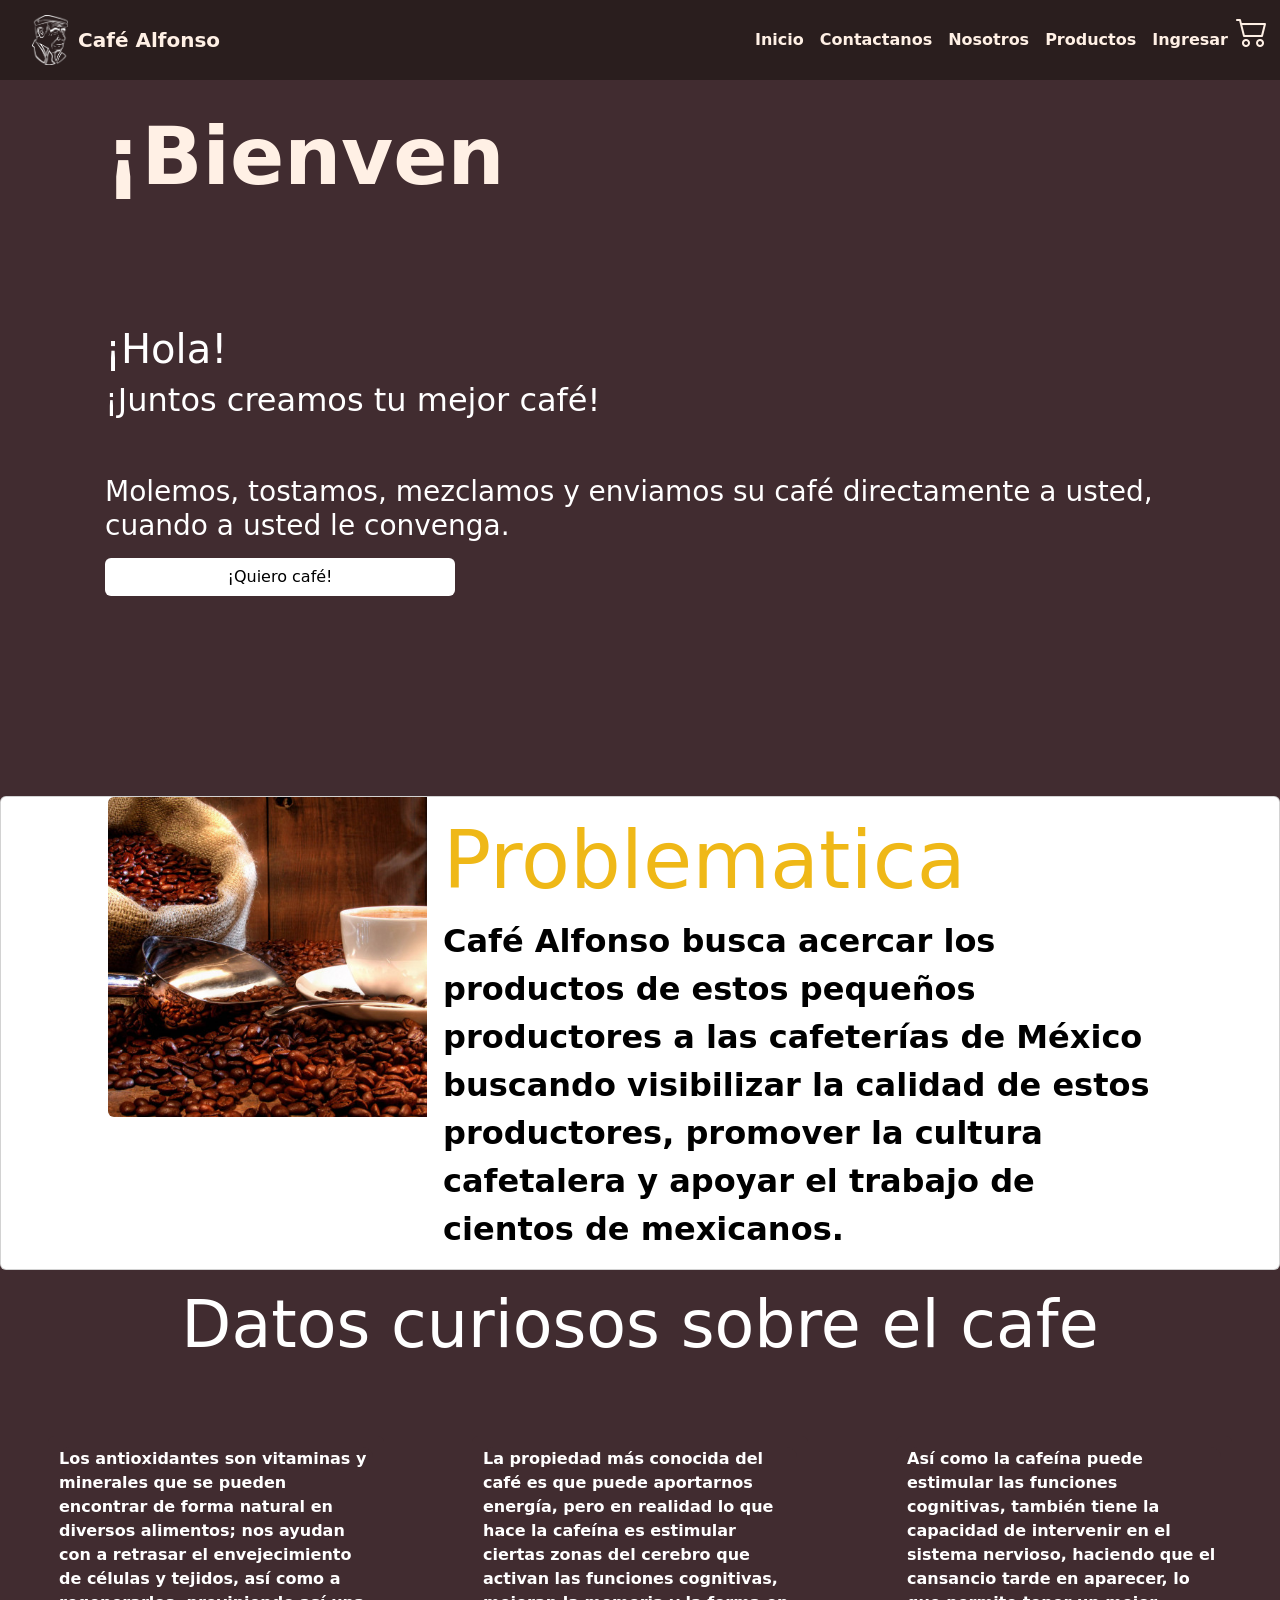
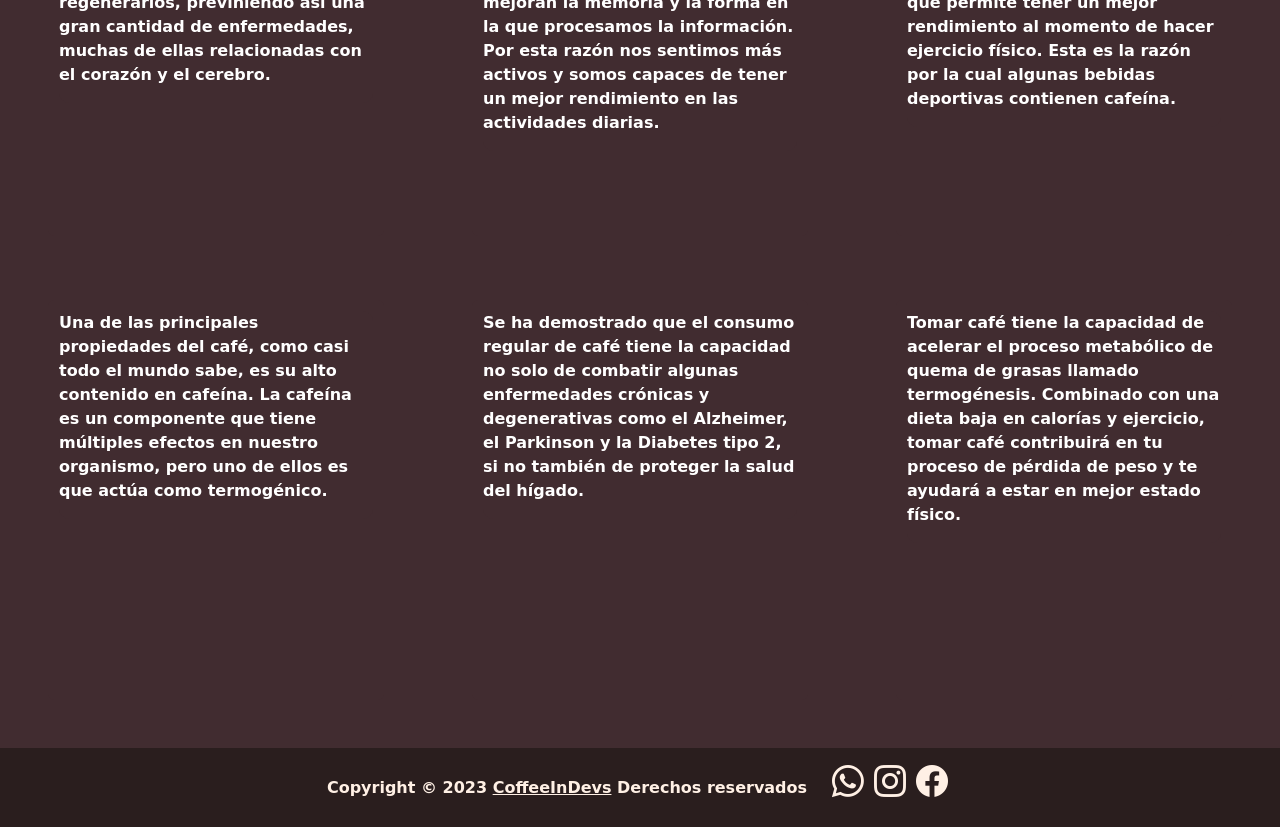
==== index.html @ 35279e7d "Se actualizo carrito" ====
<!DOCTYPE html>
<html lang="en">

<head>
    <meta charset="UTF-8">
    <meta http-equiv="X-UA-Compatible" content="IE=edge">
    <meta name="viewport" content="width=device-width, initial-scale=1.0">
    <title>Café Alfonso</title>

    <!-- Bootstrap 5.3 -->
    <link href="https://cdn.jsdelivr.net/npm/bootstrap@5.3.0-alpha1/dist/css/bootstrap.min.css" rel="stylesheet"
        integrity="sha384-GLhlTQ8iRABdZLl6O3oVMWSktQOp6b7In1Zl3/Jr59b6EGGoI1aFkw7cmDA6j6gD" crossorigin="anonymous">

    <!-- Estilos CSS generales -->
    <link rel="stylesheet" href="styles/styles.css">

    <!-- Estilos CSS index -->
    <link rel="stylesheet" href="styles/index.css">

    <!-- Iconos bootstrap -->
    <!-- Example: <i class="bi-alarm"></i> -->
    <link rel="stylesheet" href="https://cdn.jsdelivr.net/npm/bootstrap-icons@1.3.0/font/bootstrap-icons.css">
</head>

<body>
    <div id="navbar"></div>

    <!-- Div de bienvenida -->
    <!-- <div id="welcome" class="div border">
        <h1>Bienvenides querides consumidores !!</h1>
    </div> -->

    <!-- Div del video -->
    <div id="video-container" class="div"> <!-- le quite el border -->
        <video id="video" autoplay muted loop class="">
            <source src="assets/video/index.mp4" type="video/mp4">
        </video>
        <div class="container" id="textOverVideo">
          <div class="row">
            <div id="text-video" class="col-12">
              <p id="text-p">Bienvenides consumidores</p>
            </div>
          </div>
          <div class="row">
            <div class="col-12" id="over-video" >
              <h1>¡Hola!</h1>
              <h2>¡Juntos creamos tu mejor café!</h2>
              <br>
              <h3>Molemos, tostamos, mezclamos y enviamos su café directamente a usted, cuando a usted le convenga.</h3>
              <a class="" href="./products.html">
                <button type="button" class="btn btn-primary flex-fill me-1 btnVerMas"  style="width: 350px;">¡Quiero café!</button>
              </a>
            </div>
          </div>
        </div>
        
        

    </div>

    <!-- Div carrusel -->
    <div id="carousel" class="div pt-3"> <!-- le quite el border -->
        <!-- bootstrap -->
          <div id="carouselExampleAutoplaying" class="carousel slide carousel-fade" data-bs-ride="carousel">
            <div class="carousel-inner">
              <!-- Problematica -->
              <div class="carousel-item active">
                <!-- tarjeta problematica -->
                <div class="card mb-3">
                  <div class="row g-0">
                    <div class="col-1"></div>
                    <div class="col-md-3" >
                      <img src="./assets/img/problematica.jpg" class="img-fluid rounded-start" alt="Imagen problematica" >
                    </div>
                    <div class="col-md-7">
                      <div class="card-body">
                        <h5 class="card-title" >Problematica</h5>
                        <p class="card-text" >Café Alfonso busca acercar los productos de estos pequeños productores a las cafeterías de México buscando visibilizar la calidad de estos productores,  promover la cultura cafetalera y apoyar el trabajo de cientos de mexicanos.</p>
                        <!-- <p class="card-text"><small class="text-muted">Last updated 3 mins ago</small></p> -->
                      </div>
                    </div>
                    <div class="col-1"></div>
                  </div>
                </div>
              </div><!-- fin tarjeta mision -->

                <!-- Mision -->
              <div class="carousel-item" > <!-- le quite el active -->
                <!-- tarjeta mision -->
                <div class="card mb-3" >
                  <div class="row g-0">
                    <div class="col-1"></div>
                    <div class="col-md-3">
                      <img src="./assets/img/mision.png" class="img-fluid rounded-start" alt="Imagen mision">
                    </div>
                    <div class="col-md-7">
                      <div class="card-body">
                        <h5 class="card-title">Mision</h5>
                        <p class="card-text">Acompañar a nuestros clientes cuando sea y donde sea con un delicioso café que les brinde felicidad y satisfacción.</p>
                        <!-- <p class="card-text"><small class="text-muted">Last updated 3 mins ago</small></p> -->
                      </div>
                    </div>
                    <div class="col-1"></div>
                  </div>
                </div>
              </div><!-- fin tarjeta mision -->

              <!-- Vision -->
              <div class="carousel-item">
                <div class="card mb-3">
                  <div class="row g-0">
                    <div class="col-1"></div>
                    <div class="col-md-3">
                      <img src="./assets/img/vision2.jpg" class="img-fluid rounded-start" alt="Imagen vision">
                    </div>
                    <div class="col-md-7">
                      <div class="card-body">
                        <h5 class="card-title">Vision</h5>
                        <p class="card-text">Impulsar para 2024 la comercialización del café producido en México a nivel Nacional e Internacional, fomentando la cultura cafetalera mexicana.</p>
                        <!-- <p class="card-text"><small class="text-muted">Last updated 3 mins ago</small></p> -->
                      </div>
                    </div>
                    <div class="col-1"></div>
                  </div>
                </div>
              </div><!-- fin tarjeta vision -->

              <!-- Valores -->
              <div class="carousel-item">
                <!-- tarjeta valores -->
                <div class="card mb-3">
                  <div class="row g-0">
                    <div class="col-1"></div>
                    <div class="col-md-3">
                      <img src="./assets/img/valores.jpg" class="img-fluid rounded-start" alt="Imagen valores">
                    </div>
                    <div class="col-md-7">
                      <div class="card-body">
                        <h5 class="card-title">Valores</h5>
                        <p class="card-text">Responsabilidad, Respeto, Trabajo en equipo, Calidad, Honestidad, Pasión. </p>
                        <!-- <p class="card-text"><small class="text-muted">Last updated 3 mins ago</small></p> -->
                      </div>
                    </div>
                    <div class="col-1"></div>
                  </div>
                </div>
              </div><!-- fin tarjeta valores -->
            </div>
            <button class="carousel-control-prev" type="button" data-bs-target="#carouselExampleAutoplaying" data-bs-slide="prev">
              <span class="carousel-control-prev-icon" aria-hidden="true"></span>
              <span class="visually-hidden">Previous</span>
            </button>
            <button class="carousel-control-next" type="button" data-bs-target="#carouselExampleAutoplaying" data-bs-slide="next">
              <span class="carousel-control-next-icon" aria-hidden="true"></span>
              <span class="visually-hidden">Next</span>
            </button>
          </div>
    </div><!-- fin carrusel -->

    <!-- Curiosidades del cafe -->
    <div id="info" class="div"> <!-- le quite el border -->
      <h1 id="titulo-info">Datos curiosos sobre el cafe</h1>
    </div>

    <!-- div de las tarjetas info -->
    <div class="tarjetas-info m-3"> 
      <div class="row justify-content-center mt-3"> <!-- le quite el border -->
        <!-- tarjeta uno -->
        <div class="col-lg-4 col-md-6 col-sm-12 centrar">
          <div class="card card-info">
            <!-- <img src="..." class="card-img-top" alt="..."> -->
            <div class="card-body-info">
              <p class="card-text-info">Los antioxidantes son vitaminas y minerales que se pueden encontrar de forma natural en diversos alimentos; nos ayudan con a retrasar el envejecimiento de células y tejidos, así como a regenerarlos, previniendo así una gran cantidad de enfermedades, muchas de ellas relacionadas con el corazón y el cerebro.</p>
            </div>
          </div>
        </div><!-- fin tarjeta  -->

        <!-- tarjeta 2 -->
        <div class="col-lg-4 col-md-6 col-sm-12 centrar">
          <div class="card card-info">
            <!-- <img src="..." class="card-img-top" alt="..."> -->
            <div class="card-body-info">
              <p class="card-text-info">La propiedad más conocida del café es que puede aportarnos energía, pero en realidad lo que hace la cafeína es estimular ciertas zonas del cerebro que activan las funciones cognitivas, mejoran la memoria y la forma en la que procesamos la información. Por esta razón nos sentimos más activos y somos capaces de tener un mejor rendimiento en las actividades diarias.</p>
            </div>
          </div>
        </div> <!-- fin tarjeta 2 -->

        <!-- tarjeta 3 -->
        <div class="col-lg-4 col-md-6 col-sm-12 centrar">
          <div class="card card-info">
            <!-- <img src="..." class="card-img-top" alt="..."> -->
            <div class="card-body-info">
              <p class="card-text-info">Así como la cafeína puede estimular las funciones cognitivas, también tiene la capacidad de intervenir en el sistema nervioso, haciendo que el cansancio tarde en aparecer, lo que permite tener un mejor rendimiento al momento de hacer ejercicio físico. Esta es la razón por la cual algunas bebidas deportivas contienen cafeína.</p>
            </div>
          </div>
        </div> <!-- fin tarjeta 3 -->

        <!-- tarjeta 4 -->
        <div class="col-lg-4 col-md-6 col-sm-12 centrar">
          <div class="card card-info">
            <!-- <img src="..." class="card-img-top" alt="..."> -->
            <div class="card-body-info">
              <p class="card-text-info">Una de las principales propiedades del café, como casi todo el mundo sabe, es su alto contenido en cafeína. La cafeína es un componente que tiene múltiples efectos en nuestro organismo, pero uno de ellos es que actúa como termogénico.</p>
            </div>
          </div>
        </div> <!-- fin tarjeta 4 -->

        <!-- tarjeta 5 -->
        <div class="col-lg-4 col-md-6 col-sm-12 centrar">
          <div class="card card-info">
            <!-- <img src="..." class="card-img-top" alt="..."> -->
            <div class="card-body-info">
              <p class="card-text-info">Se ha demostrado que el consumo regular de café tiene la capacidad no solo de combatir algunas enfermedades crónicas y degenerativas como el Alzheimer, el Parkinson y la Diabetes tipo 2, si no también de proteger la salud del hígado.</p>
            </div>
          </div>
        </div> <!-- fin tarjeta 5 -->

        <!-- tarjeta 6 -->
        <div class="col-lg-4 col-md-6 col-sm-12 centrar">
          <div class="card card-info">
            <!-- <img src="..." class="card-img-top" alt="..."> -->
            <div class="card-body-info">
              <p class="card-text-info">Tomar café tiene la capacidad de acelerar el proceso metabólico de quema de grasas llamado termogénesis. Combinado con una dieta baja en calorías y ejercicio, tomar café contribuirá en tu proceso de pérdida de peso y te ayudará a estar en mejor estado físico.</p>
            </div>
          </div>
        </div> <!-- fin tarjeta 6 -->
      </div>
    </div>

    <div id="footer"></div>

    <!-- Script para todos los archivos -->
    <script src="scripts/scripts.js"></script>

    <!-- Script de index -->
    <script src="scripts/index.js"></script>

    <!-- Script Bootstrap 5.3 -->
    <script src="https://cdn.jsdelivr.net/npm/bootstrap@5.3.0-alpha1/dist/js/bootstrap.bundle.min.js"
        integrity="sha384-w76AqPfDkMBDXo30jS1Sgez6pr3x5MlQ1ZAGC+nuZB+EYdgRZgiwxhTBTkF7CXvN"
        crossorigin="anonymous"></script>
</body>

</html>
---- styles/styles.css ----
/* Cambiar o ocultar color del borde por defecto */
/* .border {
	border-color: red !important;
} */

:root {
    --primary: #2a1e1e;
    --primary2: #412c30;
    --secondary: #EFB817;
    --secondary2: #fff0e5;
    --white: #FFFFFF;
    --black: #000000;
}


/* Aplicar estilo a todo elemento */
* {
    /* font-family: "Comic Sans MS", "Comic Sans"; */
    /* font-family: 'Ubuntu', sans-serif; */
    font-family: 'Playfair Display', ;
    font-weight: bold;

    /* debug */

    /* border: solid rgb(43, 255, 0) !important;
	color: rgb(255, 0, 0) !important;
	border-width: 1px !important; 
	background-color: white !important; */
}

/********************** BODY **********************/
body {
    /* Altura minima de toda la pantalla para que el footer este hasta abajo */
    min-height: 100vh;
    margin: 0;
    display: flex;
    flex-direction: column;
    background-color: var(--primary2);
}

/* Dummy div entre navbar y footter que se expande parue el */
article {
    flex: 1;
}


/********************** NAVBAR **********************/
.navbar {
    background-color: var(--primary);
}

.nav-link {
    color: var(--secondary2);
}

.nav-link:hover {
    color: var(--white);
}

.navbar-brand {
    color: var(--secondary2);
}

.navbar-brand:hover {
    color: #c5c5c5;
}

.nav-icon {
    color: var(--secondary2);
    font-size: 32px;
    margin-bottom: 16px;
}

.nav-icon:hover {
    color: var(--white);
}

#nav-cart-container {
    display: flex;
    position: relative;
    color: white;
    /* bottom: 8px; */
}

/* Estilos del contador de productos en el carrito */
#nav-cart-count {
    /* Libre posicion en el div */
    position: absolute;
    /* Color de texto */
    color: black;
    /* Central texto horizontalmente en el circulo */
    text-align: center;
    /* Diametro del circulo */
    height: 20px;
    width: 20px;
    /* Color de circulo */
    background-color: yellow;
    /* Cuadrado a circulo */
    border-radius: 16px;
    /* Centrar verticalmente texto en el circulo */
    line-height: 19px;
    /* Mover el indicador */
    margin-top: 8px;
    margin-left: 20px;
    /* Tamaño de la fuente */
    font-size: 16px;
}



/********************** FOOTER **********************/

/* Aplica estilo a la clase footer */
.footer {
    background-color: var(--primary);

    display: flex;

    flex-direction: row;

    padding: 5px;

    /* Central horizontal */
    margin: auto;
}

/* Contiene un div de texto y div de logos cambia a flex columna en anchos pequenos */
.footer .container {
    display: flex;

    /* Cuando el ancho se pequeno este valor cambia a column */
    flex-direction: row;

    /* Centra los hijos verticalmente */
    align-items: center;

    /* Magica linea que centra los hijos horizontalmente */
    justify-content: center;
}

/* Aplica estilo al texto en el footter */
.footer-text p,
.footer-text p a {
    /* Centra horizontalmente el texto */
    text-align: center;

    /* Centra verticalmente el texto */
    margin: auto;

    font-size: 16px !important;

}

.footer-text {
    /* Color de texto */
    color: var(--secondary2);

    /* Sepracion entre el texto y los logos */
    margin-right: 20px;
}

.footer-logos {
    display: flex;
}

/* Iconos con link en el footer */
.footer a {
    color: var(--secondary2);
    font-size: 32px;
    margin: 5px;
    margin-bottom: 16px;
}

.footer a:hover {
    color: var(--white);
}

.navbar-brand {
    margin-left: 20px;
    display: flex;
}

.navbar-brand p {
    margin: auto;
    margin-left: 10px;
}



/* Footer responsivo */
@media (max-width: 600px) {
    .footer .container {
        flex-direction: column;
    }
}

@media (max-width: 350px) {
    .navbar-brand p {
        display: none;
    }
}



/* contendor general de todo el fab */
.fab-container {
    display: flex;
    flex-direction: column;
    justify-content: flex-end;
    align-items: center;
    user-select: none;
    position: fixed;
    bottom: 30px;
    right: 30px;
}

/* se expanda a toda la pantalla vertical para mantener el float button abierto */
.fab-container:hover {
    height: 100%;
}

/* mueve los iconos en zindex -1 para mostrarlos */
.fab-container:hover .sub-button:nth-child(2) {
    transform: translateY(-80px);
}

.fab-container:hover .sub-button:nth-child(3) {
    transform: translateY(-140px);
}

.fab-container:hover .sub-button:nth-child(4) {
    transform: translateY(-200px);
}

.fab-container:hover .sub-button:nth-child(5) {
    transform: translateY(-260px);
}

.fab-container:hover .sub-button:nth-child(6) {
    transform: translateY(-320px);
}

/********************** FAB DARK-LIGHT MODE **********************/

/* estilos boton principal */
.fab-container .fab {
    position: relative;
    height: 70px;
    width: 70px;
    background-color: #1d1616;
    border-radius: 50%;
    /* siempre por delante */
    z-index: 2;
}

/* que sera ::before? */
/* para que sirve inherit? me imagino que hereda el color de fondo?*/
/* diferencias entre absolute y relative */
/* esto es como un quadrante para hacer el diseño  */
.fab-container .fab::before {
    content: " ";
    /* 3 linea magicas que mueven el cuadrate a donde sea */
    position: absolute;
    bottom: 0;
    right: 0;
    height: 35px;
    width: 35px;
    background-color: inherit;
    /* que estilo eee */
    border-radius: 0 0 10px 0;
    z-index: -1;
}

/* estilos de botons principal */
.fab-container .fab .fab-content {
    display: flex;
    align-items: center;
    justify-content: center;
    height: 100%;
    width: 100%;
    border-radius: 50%;
}

/* icono princial estilos */
.fab-container .fab .fab-content .material-icons {
    color: white;
    font-size: 48px;
}

/* estilos de los botones ocultos */
.fab-container .sub-button {
    position: absolute;
    display: flex;
    align-items: center;
    justify-content: center;
    /* ni idea porque estan chuecos pero esta 2 lineas los arregla */
    bottom: 10px;
    right: 10px;
    /*incesario porque default es auto al parecer*/
    height: 50px;
    width: 50px;
    background-color: #1d1616;
    border-radius: 50%;
    /* magica linea para las animaciones */
    transition: all 0.3s ease;
}

/* cuando se encuentra sobre los ocultos el cursor cambia a pointer */
.fab-container .sub-button:hover {
    cursor: pointer;
}

/* iconos ocultos que se expanden blancos */
.fab-container .sub-button .material-icons {
    /* color con rgb */
    color: rgb(255, 255, 255);
    /* curiosamente los iconos aparecen un poco arriba con esto se arregla */
    /* padding-top: 6px; */
}

/*Estilos formulario*/

/* Estilo de alertas de formulario de informacion incorrecta */
.warning {
    text-align: center;
    color: #EFB817 !important;
    visibility: hidden;
    font-size: 16px;
    margin: 0px;
}

/* Revisar el uso de important */
.form-input {
    border-radius: 10px;
    background-color: var(--secondary2) !important;
    color: var(--black) !important;
    /* background-color: rebeccapurple; */
}


.form-label {
    color: white !important;
    margin: 0 0 0 8px;
}

/* Estilos de botons de enviar */
.button {
    width: 125px;
    height: 45px;
    border-radius: 10px;
    background-color: var(--primary2);
    border-color: white;
    color: #fcbf6b;
    margin: 8px;
}

.small-button {
    height: 45px;
    width: 45px;
    margin: 8px;
    
    font-size: 24px;
    border-radius: 10px;
    background-color: var(--primary2);
    border-color: white;
    color: #fcbf6b;

    display: flex;
    justify-content: center;
    align-items: center;
}

.small-button:hover,
.button:hover {
    background-color: #fcbf6b;
    border-color: transparent;
    color: var(--black);
    transition: 0.4s;
}

.form-control{
    /* color: black !important; */
    /* background-color: blacfasdfk; */
}

.navbar-light .navbar-toggler-icon {
    background-image: url("data:image/svg+xml,%3csvg xmlns='http://www.w3.org/2000/svg' width='30' height='30' viewBox='0 0 30 30'%3e%3cpath stroke='rgba(0, 0, 0, 0.5)' stroke-linecap='round' stroke-miterlimit='10' stroke-width='2' d='M4 7h22M4 15h22M4 23h22'/%3e%3c/svg%3e");
}
---- styles/index.css ----
/* Cambiar color y tamano de texto a toda clase div adentro de body se puede quitar body la verdad*/
body .div {
    color: var(--white);
    font-size: 32px;
    display: flex;
    justify-content: center;
}

img {
    max-width: 30;
    max-height: 40;
}

#welcome {
    display: flex;
    justify-content: center;
}

#video {
    height: 700px;
    width: 100%;
    object-fit: cover;
    display: block;
    position: relative;
    z-index: 0;
}

#text-video {
    box-sizing: border-box;
    position: absolute;
    top: 0;
    width: 100%;
    height: 45%;
    display: flex;
    align-items: center;
    justify-content: center;
    z-index: 1;
    color: var(--secondary2);
    display: block;
    padding: 35px;
    line-height: 260%;
}

#over-video {
    position: absolute;
    top: 200px;
    z-index: 2;
    margin-top: 10px;
    padding: 35px;
    /* display: block; */
}

#textOverVideo {
    position: absolute;
    z-index: 1; 
}

/* Tamaño de la letra del video */
#text-p{
    font-size: 80px; /* No exceder de 80% */
}

#video-container {
    position: relative;
}

.btnVerMas {
    background-color: white;
    border-color: transparent;
    color: black;

}

.btnVerMas:hover {
    background-color: black;
    border-color: transparent;
    color: white;
    transition: 0.5s;
}


/* estilos tarjetas carrusel */

.card-body {
    border-color: transparent;
}

.card-title {
    color: #EFB817;
    font-size: 80px;

}

.card-text {
    color: black;
    font-size: 2rem;
}

/* titulo de curiosidades */
#info{
    color: white;
    font-size: 5rem;
    text-align: center;
    
}


#titulo-info{
    font-size: 65px !important;
    text-align: center !important;

}

/* Esta clase cambia el tono del fondo de la tarjeta*/
.card-body-info{
    margin: 10px;
    align-self: center;
    border-radius: 10px;
    display: flex;
    background-color: var(--primary2);
    color: var(--white);
}

/* Esta clase cambia el tono del fondo del texto*/
.card-info{
    width: 500px;
    height: 400px;
    margin: 32px;
    background-color: var(--primary2);
    border-color: transparent
    
}

/* para centrar el contenido de las tarjetas info */
.centrar {
    display: flex;
    justify-content: center;
    align-items: center;
}

.tarjetas-info{
    font-size: 16px; 
}

.card-text-info{
    font-size: 16px;
}

/* h1 {
    font-size: 100px;
} */
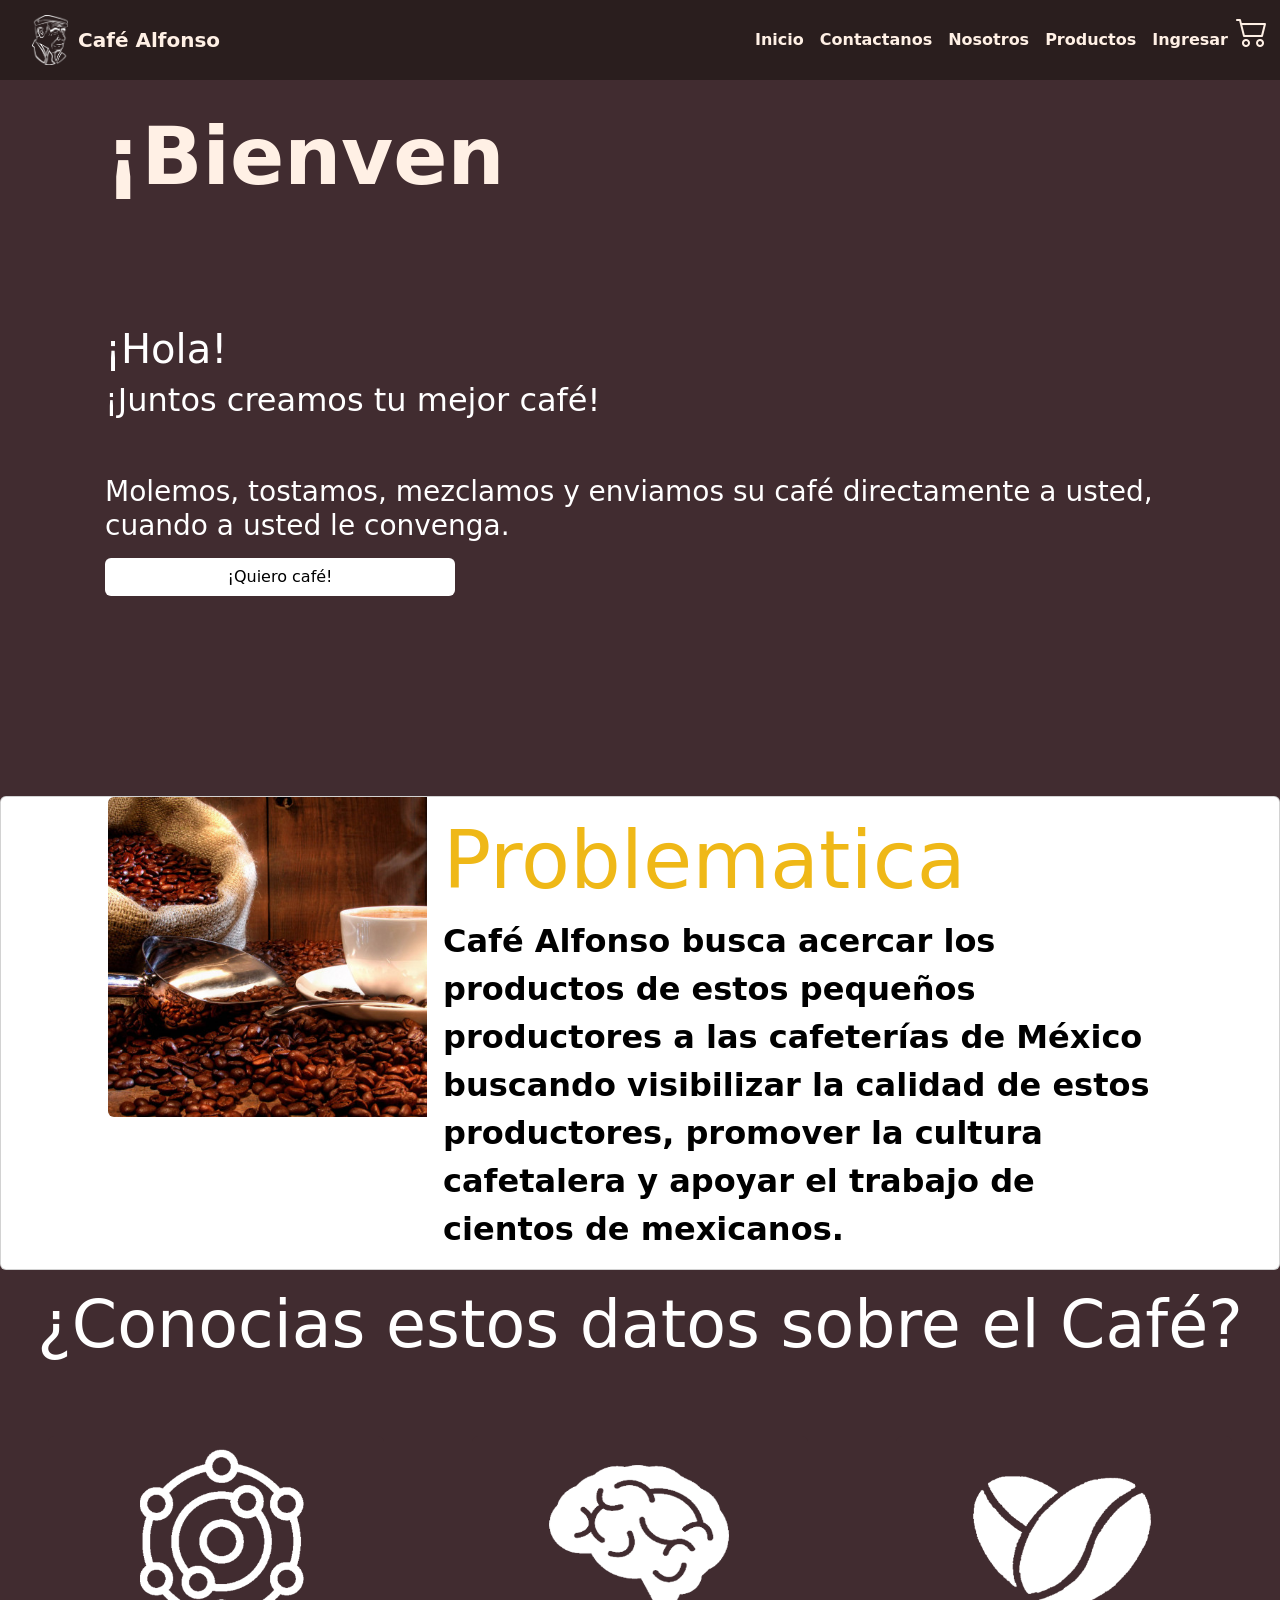
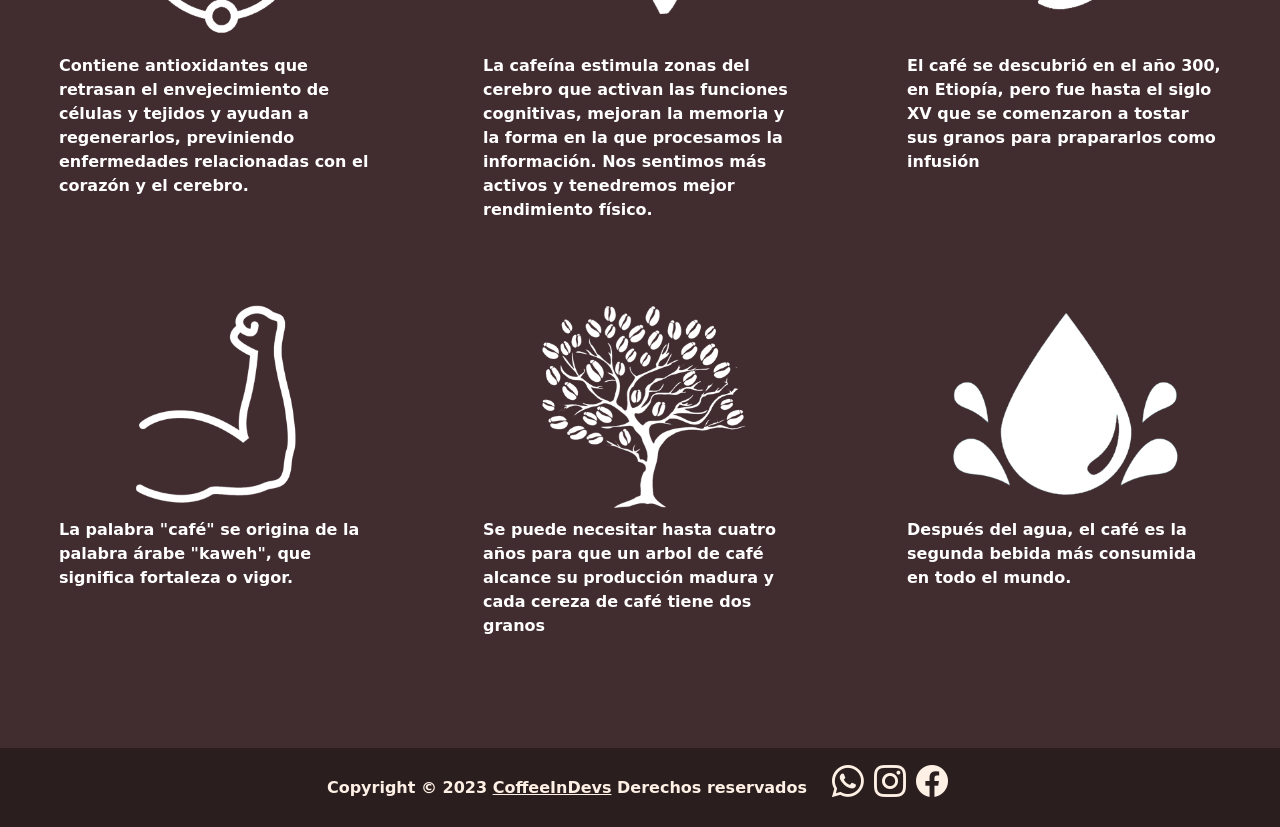
==== commit 2e800a54: "Merge branch 'develop'" ====
--- a/index.html
+++ b/index.html
@@ -53,9 +53,6 @@
             </div>
           </div>
         </div>
-        
-        
-
     </div>
 
     <!-- Div carrusel -->
@@ -159,18 +156,18 @@
 
     <!-- Curiosidades del cafe -->
     <div id="info" class="div"> <!-- le quite el border -->
-      <h1 id="titulo-info">Datos curiosos sobre el cafe</h1>
+      <h1 id="titulo-info">¿Conocias estos datos sobre el Café?</h1>
     </div>
 
     <!-- div de las tarjetas info -->
-    <div class="tarjetas-info m-3"> 
+    <div class="tarjetas-info m-3" > 
       <div class="row justify-content-center mt-3"> <!-- le quite el border -->
         <!-- tarjeta uno -->
-        <div class="col-lg-4 col-md-6 col-sm-12 centrar">
-          <div class="card card-info">
-            <!-- <img src="..." class="card-img-top" alt="..."> -->
-            <div class="card-body-info">
-              <p class="card-text-info">Los antioxidantes son vitaminas y minerales que se pueden encontrar de forma natural en diversos alimentos; nos ayudan con a retrasar el envejecimiento de células y tejidos, así como a regenerarlos, previniendo así una gran cantidad de enfermedades, muchas de ellas relacionadas con el corazón y el cerebro.</p>
+        <div class="col-lg-4 col-md-6 col-sm-12 centrar" style="border-color: transparent;">
+          <div class="card card-info" >
+             <img src="./assets/img/index/prueba2img.png" class="card-img-top" alt="foto corazon" > 
+            <div class="card-body-info">
+              <p class="card-text-info">Contiene antioxidantes que retrasan el envejecimiento de células y tejidos y ayudan a regenerarlos, previniendo enfermedades relacionadas con el corazón y el cerebro.</p>
             </div>
           </div>
         </div><!-- fin tarjeta  -->
@@ -178,9 +175,9 @@
         <!-- tarjeta 2 -->
         <div class="col-lg-4 col-md-6 col-sm-12 centrar">
           <div class="card card-info">
-            <!-- <img src="..." class="card-img-top" alt="..."> -->
-            <div class="card-body-info">
-              <p class="card-text-info">La propiedad más conocida del café es que puede aportarnos energía, pero en realidad lo que hace la cafeína es estimular ciertas zonas del cerebro que activan las funciones cognitivas, mejoran la memoria y la forma en la que procesamos la información. Por esta razón nos sentimos más activos y somos capaces de tener un mejor rendimiento en las actividades diarias.</p>
+            <img src="./assets/img/index/prueba4img.png" class="card-img-top" alt="foto corazon" > 
+            <div class="card-body-info">
+              <p class="card-text-info">La cafeína estimula zonas del cerebro que activan las funciones cognitivas, mejoran la memoria y la forma en la que procesamos la información. Nos sentimos más activos y tenedremos mejor rendimiento físico.</p>
             </div>
           </div>
         </div> <!-- fin tarjeta 2 -->
@@ -188,9 +185,9 @@
         <!-- tarjeta 3 -->
         <div class="col-lg-4 col-md-6 col-sm-12 centrar">
           <div class="card card-info">
-            <!-- <img src="..." class="card-img-top" alt="..."> -->
-            <div class="card-body-info">
-              <p class="card-text-info">Así como la cafeína puede estimular las funciones cognitivas, también tiene la capacidad de intervenir en el sistema nervioso, haciendo que el cansancio tarde en aparecer, lo que permite tener un mejor rendimiento al momento de hacer ejercicio físico. Esta es la razón por la cual algunas bebidas deportivas contienen cafeína.</p>
+            <img src="./assets/img/index/prueba1img.png" class="card-img-top" alt="foto corazon" > 
+            <div class="card-body-info">
+              <p class="card-text-info">El café se descubrió en el año 300, en Etiopía, pero fue hasta el siglo XV que se comenzaron a tostar sus granos para prapararlos como infusión</p>
             </div>
           </div>
         </div> <!-- fin tarjeta 3 -->
@@ -198,9 +195,9 @@
         <!-- tarjeta 4 -->
         <div class="col-lg-4 col-md-6 col-sm-12 centrar">
           <div class="card card-info">
-            <!-- <img src="..." class="card-img-top" alt="..."> -->
-            <div class="card-body-info">
-              <p class="card-text-info">Una de las principales propiedades del café, como casi todo el mundo sabe, es su alto contenido en cafeína. La cafeína es un componente que tiene múltiples efectos en nuestro organismo, pero uno de ellos es que actúa como termogénico.</p>
+            <img src="./assets/img/index/prueba6img.png" class="card-img-top" alt="foto corazon" > 
+            <div class="card-body-info">
+              <p class="card-text-info">La palabra "café" se origina de la palabra árabe "kaweh", que significa fortaleza o vigor.</p>
             </div>
           </div>
         </div> <!-- fin tarjeta 4 -->
@@ -208,9 +205,9 @@
         <!-- tarjeta 5 -->
         <div class="col-lg-4 col-md-6 col-sm-12 centrar">
           <div class="card card-info">
-            <!-- <img src="..." class="card-img-top" alt="..."> -->
-            <div class="card-body-info">
-              <p class="card-text-info">Se ha demostrado que el consumo regular de café tiene la capacidad no solo de combatir algunas enfermedades crónicas y degenerativas como el Alzheimer, el Parkinson y la Diabetes tipo 2, si no también de proteger la salud del hígado.</p>
+            <img src="./assets/img/index/prueba3img.png" class="card-img-top" alt="foto corazon" > 
+            <div class="card-body-info">
+              <p class="card-text-info">Se puede necesitar hasta cuatro años para que un arbol de café alcance su producción madura y cada cereza de café tiene dos granos</p>
             </div>
           </div>
         </div> <!-- fin tarjeta 5 -->
@@ -218,14 +215,14 @@
         <!-- tarjeta 6 -->
         <div class="col-lg-4 col-md-6 col-sm-12 centrar">
           <div class="card card-info">
-            <!-- <img src="..." class="card-img-top" alt="..."> -->
-            <div class="card-body-info">
-              <p class="card-text-info">Tomar café tiene la capacidad de acelerar el proceso metabólico de quema de grasas llamado termogénesis. Combinado con una dieta baja en calorías y ejercicio, tomar café contribuirá en tu proceso de pérdida de peso y te ayudará a estar en mejor estado físico.</p>
+            <img src="./assets/img/index/prueba5img.png" class="card-img-top" alt="foto corazon" > 
+            <div class="card-body-info">
+              <p class="card-text-info">Después del agua, el café es la segunda bebida más consumida en todo el mundo.</p>
             </div>
           </div>
         </div> <!-- fin tarjeta 6 -->
       </div>
-    </div>
+    </div> <!-- Fin tarjetas info -->
 
     <div id="footer"></div>
 
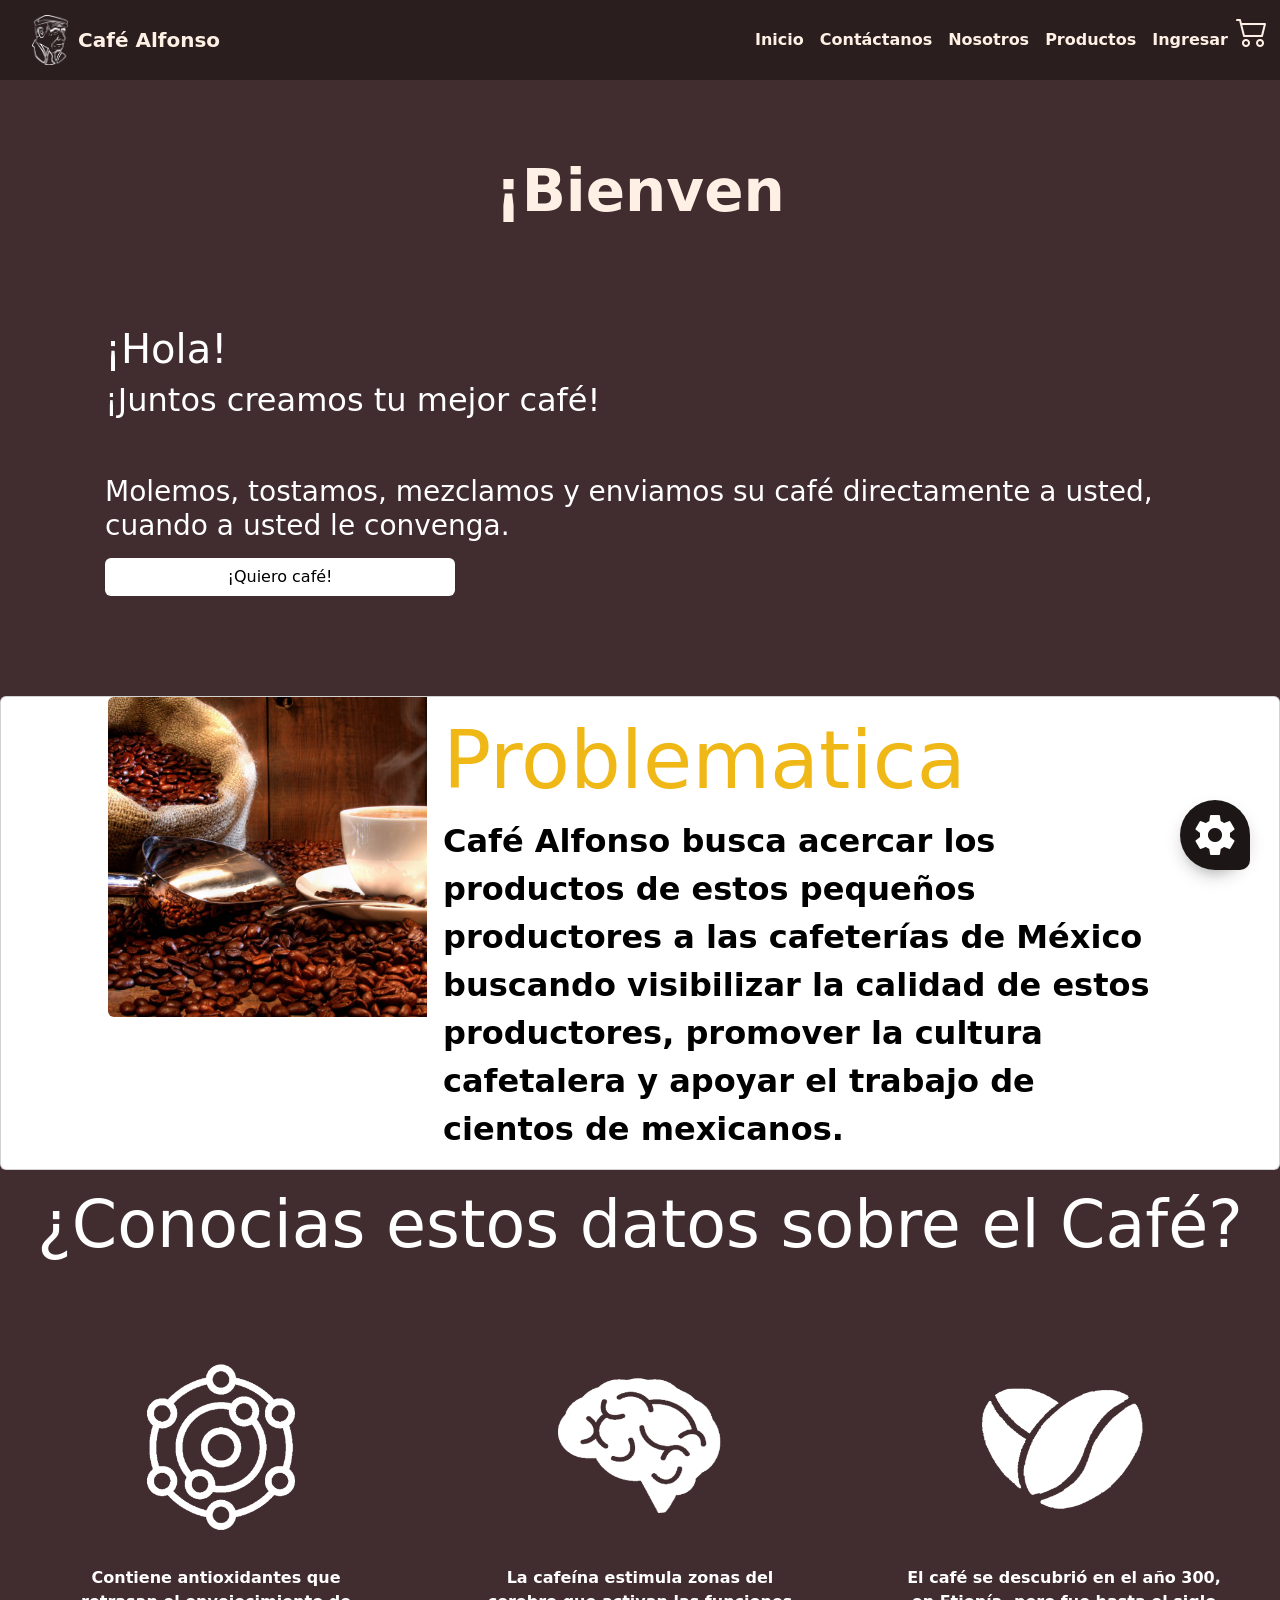
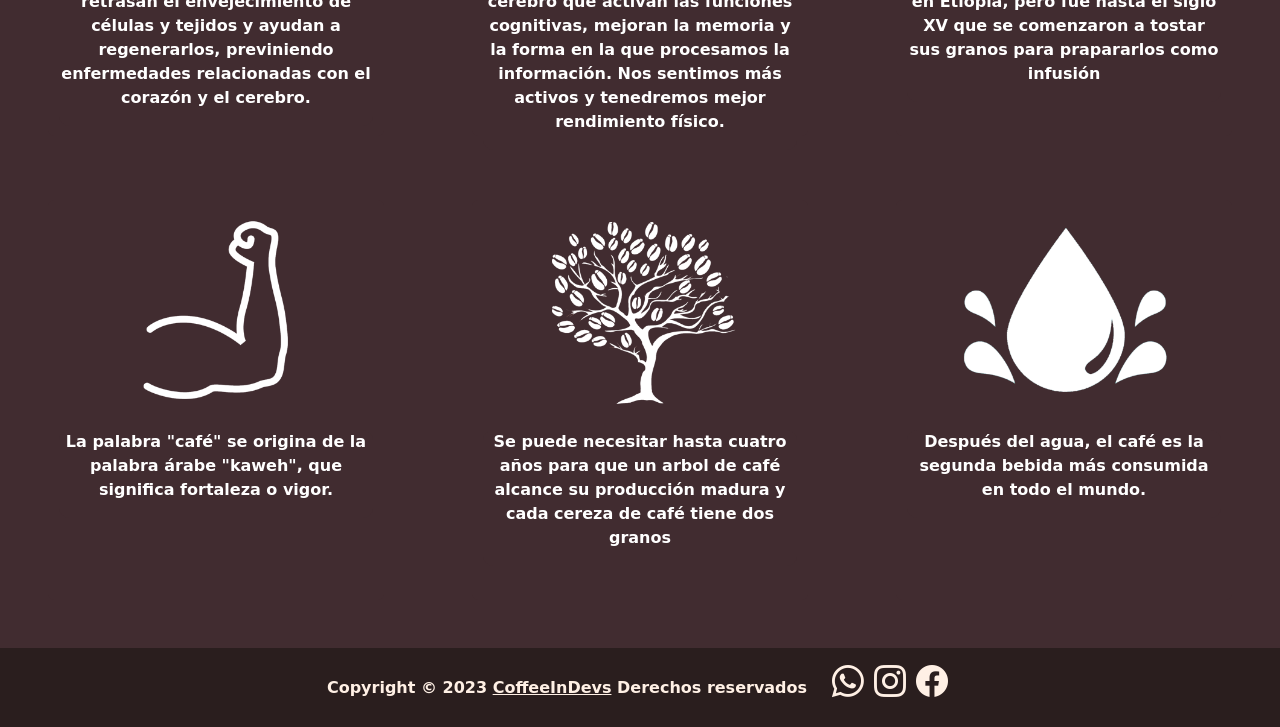
==== commit 56b749ab: "Se realizaron cambios" ====
--- a/index.html
+++ b/index.html
@@ -23,15 +23,10 @@
 </head>
 
 <body>
-    <div id="navbar"></div>
-
-    <!-- Div de bienvenida -->
-    <!-- <div id="welcome" class="div border">
-        <h1>Bienvenides querides consumidores !!</h1>
-    </div> -->
+    <div id="navbar" class="sticky-top"></div>
 
     <!-- Div del video -->
-    <div id="video-container" class="div"> <!-- le quite el border -->
+    <div id="video-container" class="div">
         <video id="video" autoplay muted loop class="">
             <source src="assets/video/index.mp4" type="video/mp4">
         </video>
@@ -56,9 +51,8 @@
     </div>
 
     <!-- Div carrusel -->
-    <div id="carousel" class="div pt-3"> <!-- le quite el border -->
-        <!-- bootstrap -->
-          <div id="carouselExampleAutoplaying" class="carousel slide carousel-fade" data-bs-ride="carousel">
+    <div id="carousel" class="div pt-3">
+          <div id="carouselExampleAutoplaying" class="carousel slide" data-bs-ride="carousel">
             <div class="carousel-inner">
               <!-- Problematica -->
               <div class="carousel-item active">
--- a/styles/styles.css
+++ b/styles/styles.css
@@ -8,8 +8,25 @@
     --primary2: #412c30;
     --secondary: #EFB817;
     --secondary2: #fff0e5;
-    --white: #FFFFFF;
+    --white: #ffffff;
     --black: #000000;
+
+
+    --button-background: #412c30;
+    --button-text-color : #fcbf6b;
+    --button-border-color: #ffffff;
+
+    --button-background-hover: #ffd760;
+    --button-text-color-hover: #412c30;
+    --button-border-color-hover: #000000;
+
+    --form-background: #EFB817;
+    --form-text-color : #2a1e1e;
+    --form-border-color: #2a1e1e;
+
+    --label-background: #EFB817;
+    --label-text-color : #2a1e1e;
+    --label-border-color: #2a1e1e;
 }
 
 
@@ -253,10 +270,6 @@
     z-index: 2;
 }
 
-/* que sera ::before? */
-/* para que sirve inherit? me imagino que hereda el color de fondo?*/
-/* diferencias entre absolute y relative */
-/* esto es como un quadrante para hacer el diseño  */
 .fab-container .fab::before {
     content: " ";
     /* 3 linea magicas que mueven el cuadrate a donde sea */
@@ -314,11 +327,8 @@
 .fab-container .sub-button .material-icons {
     /* color con rgb */
     color: rgb(255, 255, 255);
-    /* curiosamente los iconos aparecen un poco arriba con esto se arregla */
     /* padding-top: 6px; */
 }
-
-/*Estilos formulario*/
 
 /* Estilo de alertas de formulario de informacion incorrecta */
 .warning {
@@ -337,10 +347,18 @@
     /* background-color: rebeccapurple; */
 }
 
+/* Autocompletado color background */
+input:-webkit-autofill,
+input:-webkit-autofill:hover, 
+input:-webkit-autofill:focus, 
+input:-webkit-autofill:active{
+    -webkit-box-shadow: 0 0 0 30px var(--secondary2) inset !important;
+}
+
 
 .form-label {
-    color: white !important;
-    margin: 0 0 0 8px;
+    color: var(--white) !important;
+    margin: 0 0 0 10px;
 }
 
 /* Estilos de botons de enviar */
@@ -348,9 +366,9 @@
     width: 125px;
     height: 45px;
     border-radius: 10px;
-    background-color: var(--primary2);
-    border-color: white;
-    color: #fcbf6b;
+    background-color: var(--button-background);
+    border-color: var(--button-border-color);
+    color: var(--button-text-color);
     margin: 8px;
 }
 
@@ -361,9 +379,9 @@
     
     font-size: 24px;
     border-radius: 10px;
-    background-color: var(--primary2);
-    border-color: white;
-    color: #fcbf6b;
+    background-color: var(--button-background);
+    border-color: var(--button-border-color);
+    color: var(--button-text-color);
 
     display: flex;
     justify-content: center;
@@ -372,18 +390,13 @@
 
 .small-button:hover,
 .button:hover {
-    background-color: #fcbf6b;
-    border-color: transparent;
-    color: var(--black);
+    background-color: var(--button-background-hover);
+    border-color: var(--button-border-color-hover);
+    color: var(--button-text-color-hover);
     transition: 0.4s;
 }
 
-.form-control{
-    /* color: black !important; */
-    /* background-color: blacfasdfk; */
-}
-
-.navbar-light .navbar-toggler-icon {
-    background-image: url("data:image/svg+xml,%3csvg xmlns='http://www.w3.org/2000/svg' width='30' height='30' viewBox='0 0 30 30'%3e%3cpath stroke='rgba(0, 0, 0, 0.5)' stroke-linecap='round' stroke-miterlimit='10' stroke-width='2' d='M4 7h22M4 15h22M4 23h22'/%3e%3c/svg%3e");
-}
-
+.text-label{
+    color: var(--white);
+}
+
--- a/styles/index.css
+++ b/styles/index.css
@@ -1,4 +1,4 @@
-/* Cambiar color y tamano de texto a toda clase div adentro de body se puede quitar body la verdad*/
+/* Cambiar color y tamano de texto a toda clase div adentro de body*/
 body .div {
     color: var(--white);
     font-size: 32px;
@@ -17,7 +17,7 @@
 }
 
 #video {
-    height: 700px;
+    height: 600px;
     width: 100%;
     object-fit: cover;
     display: block;
@@ -28,7 +28,7 @@
 #text-video {
     box-sizing: border-box;
     position: absolute;
-    top: 0;
+    top: 50px;
     width: 100%;
     height: 45%;
     display: flex;
@@ -37,7 +37,7 @@
     z-index: 1;
     color: var(--secondary2);
     display: block;
-    padding: 35px;
+    padding: 20px;
     line-height: 260%;
 }
 
@@ -57,8 +57,17 @@
 
 /* Tamaño de la letra del video */
 #text-p{
-    font-size: 80px; /* No exceder de 80% */
+    font-size: 58px;
+    text-align: center; 
+ 
 }
+
+@media only screen and (max-width: 767px) {
+    /* Cambiar tamaño de letra del #text-p para pantallas de celular */
+    #text-p {
+      font-size: 30px;
+    }
+  }
 
 #video-container {
     position: relative;
@@ -144,8 +153,9 @@
 
 .card-text-info{
     font-size: 16px;
+    text-align: center;
 }
 
-/* h1 {
-    font-size: 100px;
-} */+.card-img-top {
+    padding: 16px;
+}
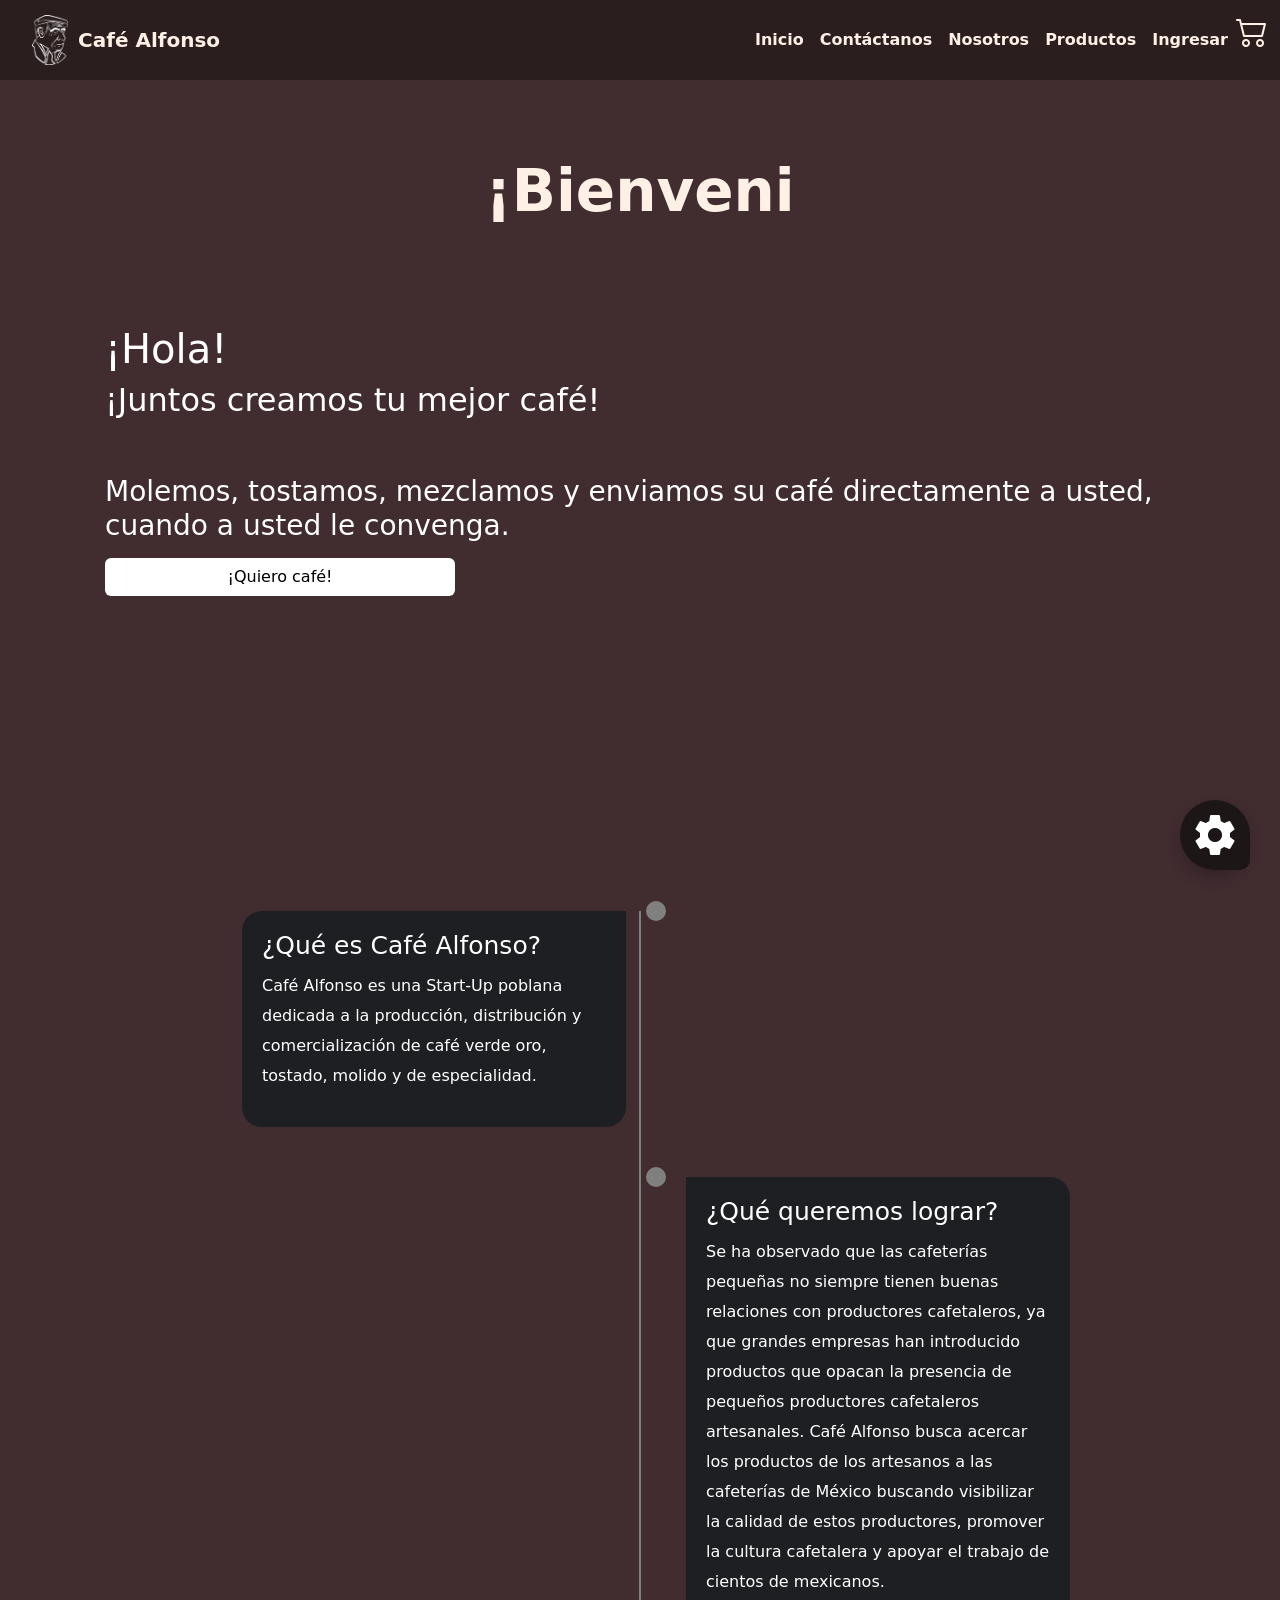
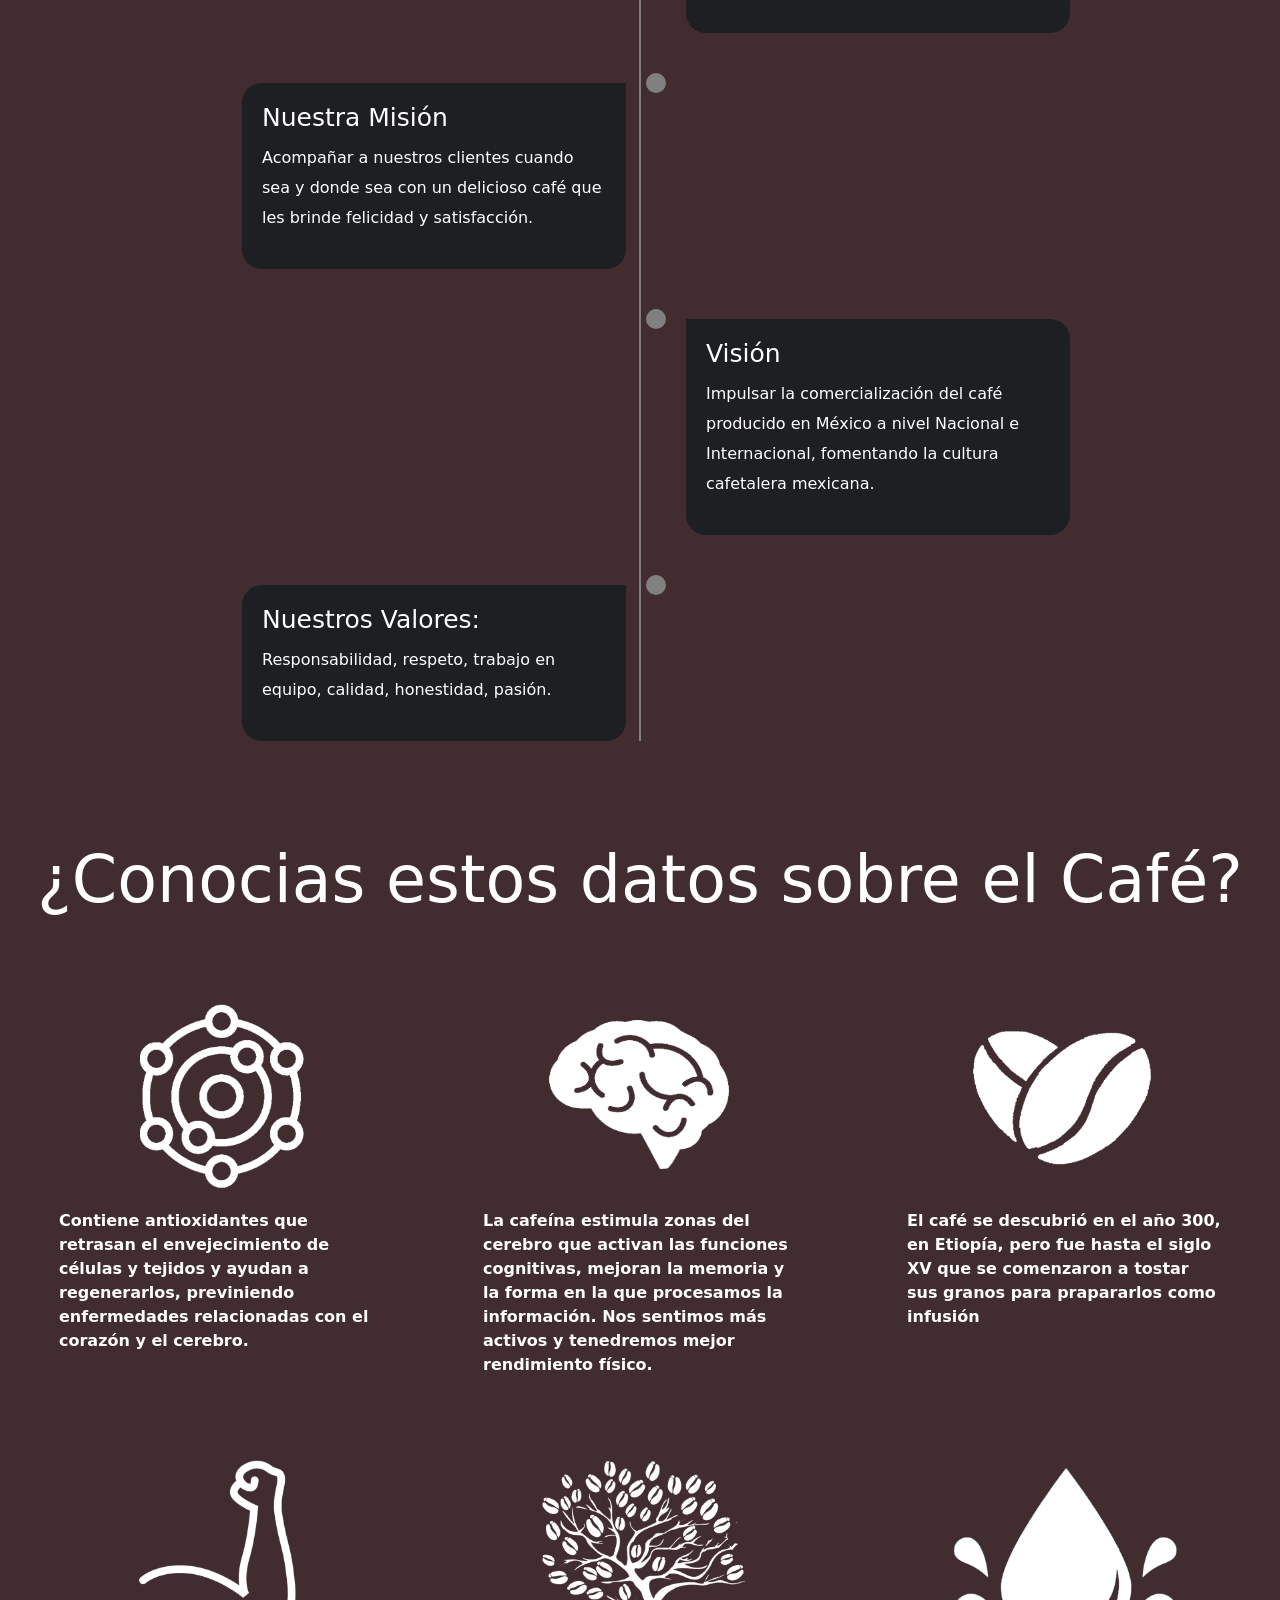
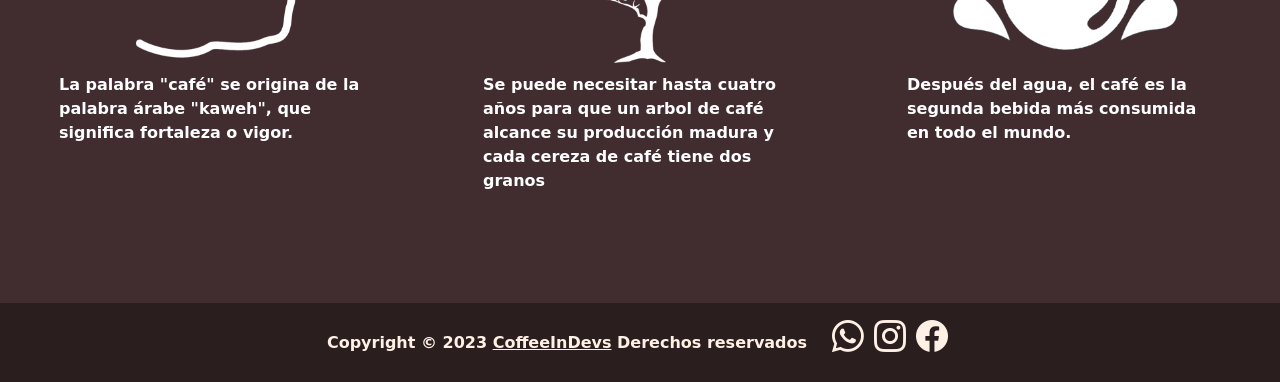
==== commit d249b4bd: "Se quito el carrousel y se puse timeline" ====
--- a/index.html
+++ b/index.html
@@ -23,10 +23,15 @@
 </head>
 
 <body>
-    <div id="navbar" class="sticky-top"></div>
+    <div id="navbar"></div>
+
+    <!-- Div de bienvenida -->
+    <!-- <div id="welcome" class="div border">
+        <h1>Bienvenides querides consumidores !!</h1>
+    </div> -->
 
     <!-- Div del video -->
-    <div id="video-container" class="div">
+    <div id="video-container" class="div"> <!-- le quite el border -->
         <video id="video" autoplay muted loop class="">
             <source src="assets/video/index.mp4" type="video/mp4">
         </video>
@@ -50,103 +55,59 @@
         </div>
     </div>
 
-    <!-- Div carrusel -->
-    <div id="carousel" class="div pt-3">
-          <div id="carouselExampleAutoplaying" class="carousel slide" data-bs-ride="carousel">
-            <div class="carousel-inner">
-              <!-- Problematica -->
-              <div class="carousel-item active">
-                <!-- tarjeta problematica -->
-                <div class="card mb-3">
-                  <div class="row g-0">
-                    <div class="col-1"></div>
-                    <div class="col-md-3" >
-                      <img src="./assets/img/problematica.jpg" class="img-fluid rounded-start" alt="Imagen problematica" >
-                    </div>
-                    <div class="col-md-7">
-                      <div class="card-body">
-                        <h5 class="card-title" >Problematica</h5>
-                        <p class="card-text" >Café Alfonso busca acercar los productos de estos pequeños productores a las cafeterías de México buscando visibilizar la calidad de estos productores,  promover la cultura cafetalera y apoyar el trabajo de cientos de mexicanos.</p>
-                        <!-- <p class="card-text"><small class="text-muted">Last updated 3 mins ago</small></p> -->
-                      </div>
-                    </div>
-                    <div class="col-1"></div>
-                  </div>
-                </div>
-              </div><!-- fin tarjeta mision -->
+    
 
-                <!-- Mision -->
-              <div class="carousel-item" > <!-- le quite el active -->
-                <!-- tarjeta mision -->
-                <div class="card mb-3" >
-                  <div class="row g-0">
-                    <div class="col-1"></div>
-                    <div class="col-md-3">
-                      <img src="./assets/img/mision.png" class="img-fluid rounded-start" alt="Imagen mision">
-                    </div>
-                    <div class="col-md-7">
-                      <div class="card-body">
-                        <h5 class="card-title">Mision</h5>
-                        <p class="card-text">Acompañar a nuestros clientes cuando sea y donde sea con un delicioso café que les brinde felicidad y satisfacción.</p>
-                        <!-- <p class="card-text"><small class="text-muted">Last updated 3 mins ago</small></p> -->
-                      </div>
-                    </div>
-                    <div class="col-1"></div>
-                  </div>
-                </div>
-              </div><!-- fin tarjeta mision -->
+    <!-- <div class="text-center">
+      <img src="./assets/img/ImgMisVisV.png" class="rounded" alt="...">
+    </div> -->
 
-              <!-- Vision -->
-              <div class="carousel-item">
-                <div class="card mb-3">
-                  <div class="row g-0">
-                    <div class="col-1"></div>
-                    <div class="col-md-3">
-                      <img src="./assets/img/vision2.jpg" class="img-fluid rounded-start" alt="Imagen vision">
-                    </div>
-                    <div class="col-md-7">
-                      <div class="card-body">
-                        <h5 class="card-title">Vision</h5>
-                        <p class="card-text">Impulsar para 2024 la comercialización del café producido en México a nivel Nacional e Internacional, fomentando la cultura cafetalera mexicana.</p>
-                        <!-- <p class="card-text"><small class="text-muted">Last updated 3 mins ago</small></p> -->
-                      </div>
-                    </div>
-                    <div class="col-1"></div>
-                  </div>
-                </div>
-              </div><!-- fin tarjeta vision -->
+    <div class="container" id="breakers">
+      <p style="color: transparent;">.</p>
+    </div>
 
-              <!-- Valores -->
-              <div class="carousel-item">
-                <!-- tarjeta valores -->
-                <div class="card mb-3">
-                  <div class="row g-0">
-                    <div class="col-1"></div>
-                    <div class="col-md-3">
-                      <img src="./assets/img/valores.jpg" class="img-fluid rounded-start" alt="Imagen valores">
-                    </div>
-                    <div class="col-md-7">
-                      <div class="card-body">
-                        <h5 class="card-title">Valores</h5>
-                        <p class="card-text">Responsabilidad, Respeto, Trabajo en equipo, Calidad, Honestidad, Pasión. </p>
-                        <!-- <p class="card-text"><small class="text-muted">Last updated 3 mins ago</small></p> -->
-                      </div>
-                    </div>
-                    <div class="col-1"></div>
-                  </div>
-                </div>
-              </div><!-- fin tarjeta valores -->
+    <div class="container-MVV">
+      <div class="timeline">
+        <ul>
+          <li>
+            <div class="timeline-content">
+              <!-- //En estos h3 se puede escribir un header miniatura, por el momento se quedan vacios -->
+              <h3 class="date"></h3> 
+              <h1>¿Qué es Café Alfonso?</h1>
+              <p>Café Alfonso es una Start-Up poblana dedicada a la producción, distribución y comercialización de café verde oro, tostado, molido y de especialidad.
+              </p>
             </div>
-            <button class="carousel-control-prev" type="button" data-bs-target="#carouselExampleAutoplaying" data-bs-slide="prev">
-              <span class="carousel-control-prev-icon" aria-hidden="true"></span>
-              <span class="visually-hidden">Previous</span>
-            </button>
-            <button class="carousel-control-next" type="button" data-bs-target="#carouselExampleAutoplaying" data-bs-slide="next">
-              <span class="carousel-control-next-icon" aria-hidden="true"></span>
-              <span class="visually-hidden">Next</span>
-            </button>
-          </div>
-    </div><!-- fin carrusel -->
+          </li>
+          <li>
+            <div class="timeline-content">
+              <h3 class="date"></h3>
+              <h1>¿Qué queremos lograr?</h1>
+              <p>Se ha observado que las cafeterías pequeñas no siempre tienen buenas relaciones con productores cafetaleros, ya que grandes empresas han introducido productos que opacan la presencia de pequeños productores cafetaleros artesanales. Café Alfonso busca acercar los productos de los artesanos a las cafeterías de México buscando visibilizar la calidad de estos productores, promover la cultura cafetalera y apoyar el trabajo de cientos de mexicanos.</p>
+            </div>
+          </li>
+          <li>
+            <div class="timeline-content">
+              <h3 class="date"></h3>
+              <h1>Nuestra Misión</h1>
+              <p>Acompañar a nuestros clientes cuando sea y donde sea con un delicioso café que les brinde felicidad y satisfacción.</p>
+            </div>
+          </li>
+          <li>
+            <div class="timeline-content">
+              <h3 class="date"></h3>
+              <h1>Visión</h1>
+              <p>Impulsar la comercialización del café producido en México a nivel Nacional e Internacional, fomentando la cultura cafetalera mexicana.</p>
+            </div>
+          </li>
+          <li>
+            <div class="timeline-content">
+              <h3 class="date"></h3>
+              <h1>Nuestros Valores:</h1>
+              <p>Responsabilidad, respeto, trabajo en equipo, calidad, honestidad, pasión.</p>
+            </div>
+          </li>
+        </ul>
+      </div>
+    </div>
 
     <!-- Curiosidades del cafe -->
     <div id="info" class="div"> <!-- le quite el border -->
--- a/styles/index.css
+++ b/styles/index.css
@@ -1,4 +1,4 @@
-/* Cambiar color y tamano de texto a toda clase div adentro de body*/
+/* Cambiar color y tamano de texto a toda clase div adentro de body se puede quitar body la verdad*/
 body .div {
     color: var(--white);
     font-size: 32px;
@@ -17,7 +17,7 @@
 }
 
 #video {
-    height: 600px;
+    height: 700px;
     width: 100%;
     object-fit: cover;
     display: block;
@@ -153,9 +153,122 @@
 
 .card-text-info{
     font-size: 16px;
-    text-align: center;
-}
-
-.card-img-top {
-    padding: 16px;
-}+}
+
+/* h1 {
+    font-size: 100px;
+} */
+
+@import url("https://fonts.googleapis.com/css2?family=Montserrat:wght@300;500&display=swap");
+* {
+  margin: 0;
+  padding: 0;
+  box-sizing: border-box;
+}
+html {
+  font-family: "Montserrat";
+}
+.container-MVV {
+  min-height: 100vh;
+  width: 100%;
+  display: flex;
+  align-items: center;
+  justify-content: center;
+  padding: 100px 0;
+  background-color: transparent;
+}
+.timeline {
+  width: 80%;
+  height: auto;
+  max-width: 800px;
+  margin: 0 auto;
+  position: relative;
+}
+
+.timeline ul {
+  list-style: none;
+}
+.timeline ul li {
+  padding: 20px;
+  background-color: #1e1f22;
+  color: white;
+  border-radius: 10px;
+  margin-bottom: 20px;
+}
+.timeline ul li:last-child {
+  margin-bottom: 0;
+}
+.timeline-content h1 {
+  font-weight: 500;
+  font-size: 25px;
+  line-height: 30px;
+  margin-bottom: 10px;
+}
+.timeline-content p {
+  font-size: 16px;
+  line-height: 30px;
+  font-weight: 300;
+}
+.timeline-content .date {
+  font-size: 12px;
+  font-weight: 300;
+  margin-bottom: 10px;
+  letter-spacing: 2px;
+}
+@media only screen and (min-width: 768px) {
+  .timeline:before {
+    content: "";
+    position: absolute;
+    top: 0;
+    left: 50%;
+    transform: translateX(-50%);
+    width: 2px;
+    height: 100%;
+    background-color: gray;
+  }
+  .timeline ul li {
+    width: 50%;
+    position: relative;
+    margin-bottom: 50px;
+  }
+  .timeline ul li:nth-child(odd) {
+    float: left;
+    clear: right;
+    transform: translateX(-30px);
+    border-radius: 20px 0px 20px 20px;
+  }
+  .timeline ul li:nth-child(even) {
+    float: right;
+    clear: left;
+    transform: translateX(30px);
+    border-radius: 0px 20px 20px 20px;
+  }
+  .timeline ul li::before {
+    content: "";
+    position: absolute;
+    height: 20px;
+    width: 20px;
+    border-radius: 50%;
+    background-color: gray;
+    top: 0px;
+  }
+  .timeline ul li:nth-child(odd)::before {
+    transform: translate(50%, -50%);
+    right: -30px;
+  }
+  .timeline ul li:nth-child(even)::before {
+    transform: translate(-50%, -50%);
+    left: -30px;
+  }
+  .timeline-content .date {
+    position: absolute;
+    top: -30px;
+  }
+  .timeline ul li:hover::before {
+    background-color: aqua;
+  }
+}
+
+#breakers {
+    font-size: 10px;
+}
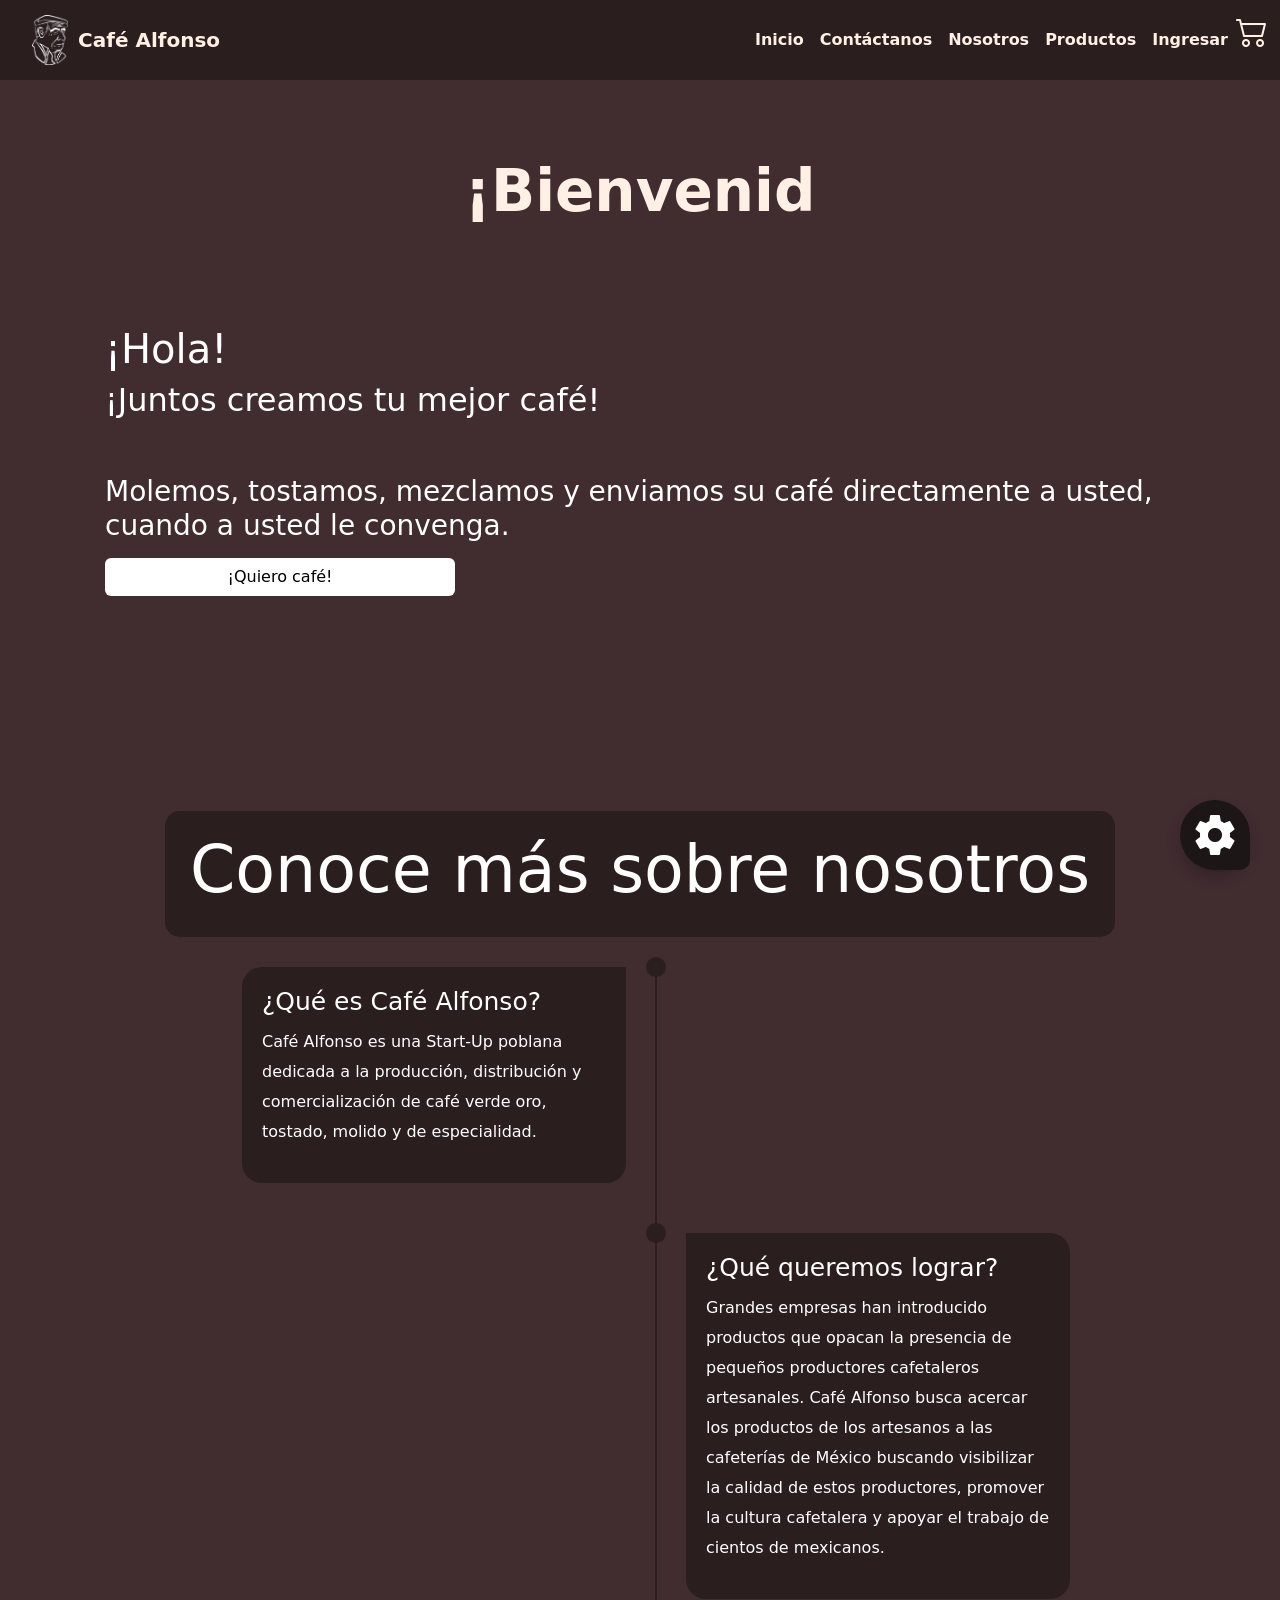
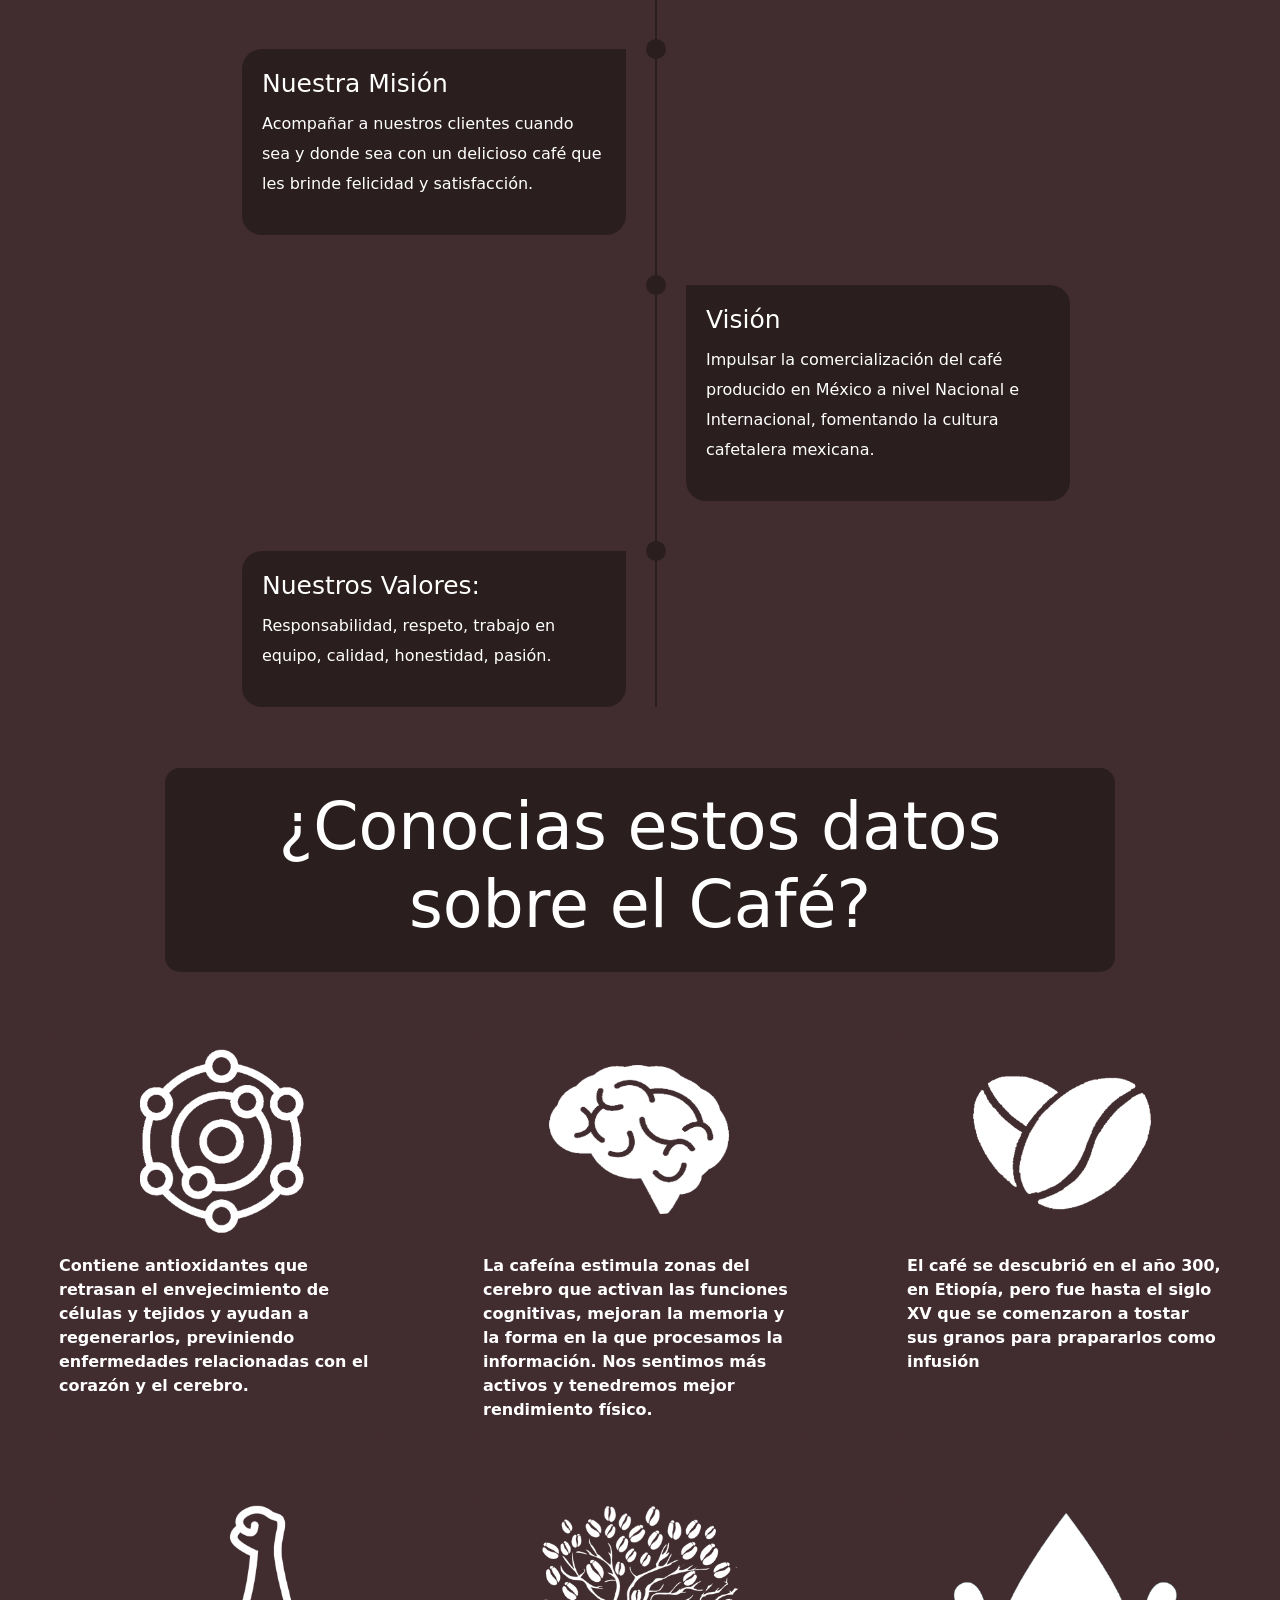
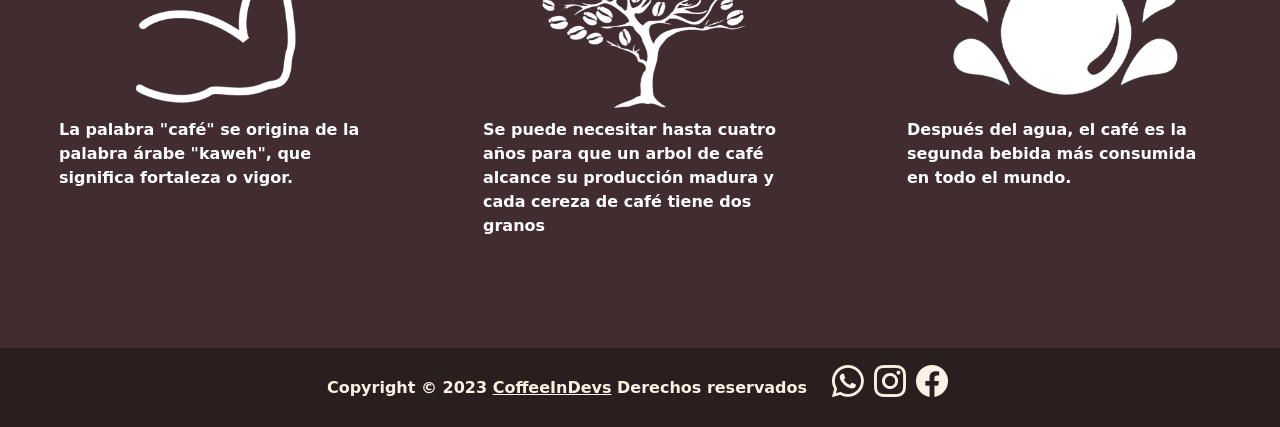
==== commit 0fc7e304: "Corrrecciones: name&alt cardProducts, index final" ====
--- a/index.html
+++ b/index.html
@@ -65,7 +65,25 @@
       <p style="color: transparent;">.</p>
     </div>
 
-    <div class="container-MVV">
+    <div class="container text-center">
+      <div class="row align-items-end">
+        <div class="col">
+        
+        </div>
+        <div class="col-10 modalLittleBoxes" >
+          <h1 id="titulo-info">Conoce más sobre nosotros</h1>
+        </div>
+        <div class="col">
+         
+        </div>
+      </div>
+    </div>
+
+    <div id="info" class="div"> <!-- le quite el border -->
+      
+    </div>
+
+    <div class="container-MVV" >
       <div class="timeline">
         <ul>
           <li>
@@ -81,7 +99,7 @@
             <div class="timeline-content">
               <h3 class="date"></h3>
               <h1>¿Qué queremos lograr?</h1>
-              <p>Se ha observado que las cafeterías pequeñas no siempre tienen buenas relaciones con productores cafetaleros, ya que grandes empresas han introducido productos que opacan la presencia de pequeños productores cafetaleros artesanales. Café Alfonso busca acercar los productos de los artesanos a las cafeterías de México buscando visibilizar la calidad de estos productores, promover la cultura cafetalera y apoyar el trabajo de cientos de mexicanos.</p>
+              <p>Grandes empresas han introducido productos que opacan la presencia de pequeños productores cafetaleros artesanales. Café Alfonso busca acercar los productos de los artesanos a las cafeterías de México buscando visibilizar la calidad de estos productores, promover la cultura cafetalera y apoyar el trabajo de cientos de mexicanos.</p>
             </div>
           </li>
           <li>
@@ -109,10 +127,27 @@
       </div>
     </div>
 
+    <div class="container" id="breakers">
+      <p style="color: transparent;">.</p>
+    </div>
+
     <!-- Curiosidades del cafe -->
-    <div id="info" class="div"> <!-- le quite el border -->
-      <h1 id="titulo-info">¿Conocias estos datos sobre el Café?</h1>
-    </div>
+
+    <div class="container text-center">
+      <div class="row align-items-end">
+        <div class="col">
+        
+        </div>
+        <div class="col-10 modalLittleBoxes" >
+          <h1 id="titulo-info">¿Conocias estos datos sobre el Café?</h1>
+        </div>
+        <div class="col">
+         
+        </div>
+      </div>
+    </div>
+
+
 
     <!-- div de las tarjetas info -->
     <div class="tarjetas-info m-3" > 
--- a/styles/index.css
+++ b/styles/index.css
@@ -117,6 +117,7 @@
 #titulo-info{
     font-size: 65px !important;
     text-align: center !important;
+    color: white;
 
 }
 
@@ -155,11 +156,18 @@
     font-size: 16px;
 }
 
+.modalLittleBoxes {
+    background-color: var(--primary);
+    border-radius: 15px;
+    padding: 20px;
+    
+}
+
 /* h1 {
     font-size: 100px;
 } */
 
-@import url("https://fonts.googleapis.com/css2?family=Montserrat:wght@300;500&display=swap");
+/* @import url("https://fonts.googleapis.com/css2?family=Montserrat:wght@300;500&display=swap");
 * {
   margin: 0;
   padding: 0;
@@ -167,14 +175,14 @@
 }
 html {
   font-family: "Montserrat";
-}
+} */
 .container-MVV {
   min-height: 100vh;
   width: 100%;
   display: flex;
   align-items: center;
   justify-content: center;
-  padding: 100px 0;
+  padding: 30px 0;
   background-color: transparent;
 }
 .timeline {
@@ -190,7 +198,7 @@
 }
 .timeline ul li {
   padding: 20px;
-  background-color: #1e1f22;
+  background-color: var(--primary);
   color: white;
   border-radius: 10px;
   margin-bottom: 20px;
@@ -220,11 +228,11 @@
     content: "";
     position: absolute;
     top: 0;
-    left: 50%;
+    left: 52%;
     transform: translateX(-50%);
     width: 2px;
     height: 100%;
-    background-color: gray;
+    background-color: var(--primary);
   }
   .timeline ul li {
     width: 50%;
@@ -249,7 +257,7 @@
     height: 20px;
     width: 20px;
     border-radius: 50%;
-    background-color: gray;
+    background-color: var(--primary);
     top: 0px;
   }
   .timeline ul li:nth-child(odd)::before {
@@ -265,7 +273,7 @@
     top: -30px;
   }
   .timeline ul li:hover::before {
-    background-color: aqua;
+    background-color: white;
   }
 }
 
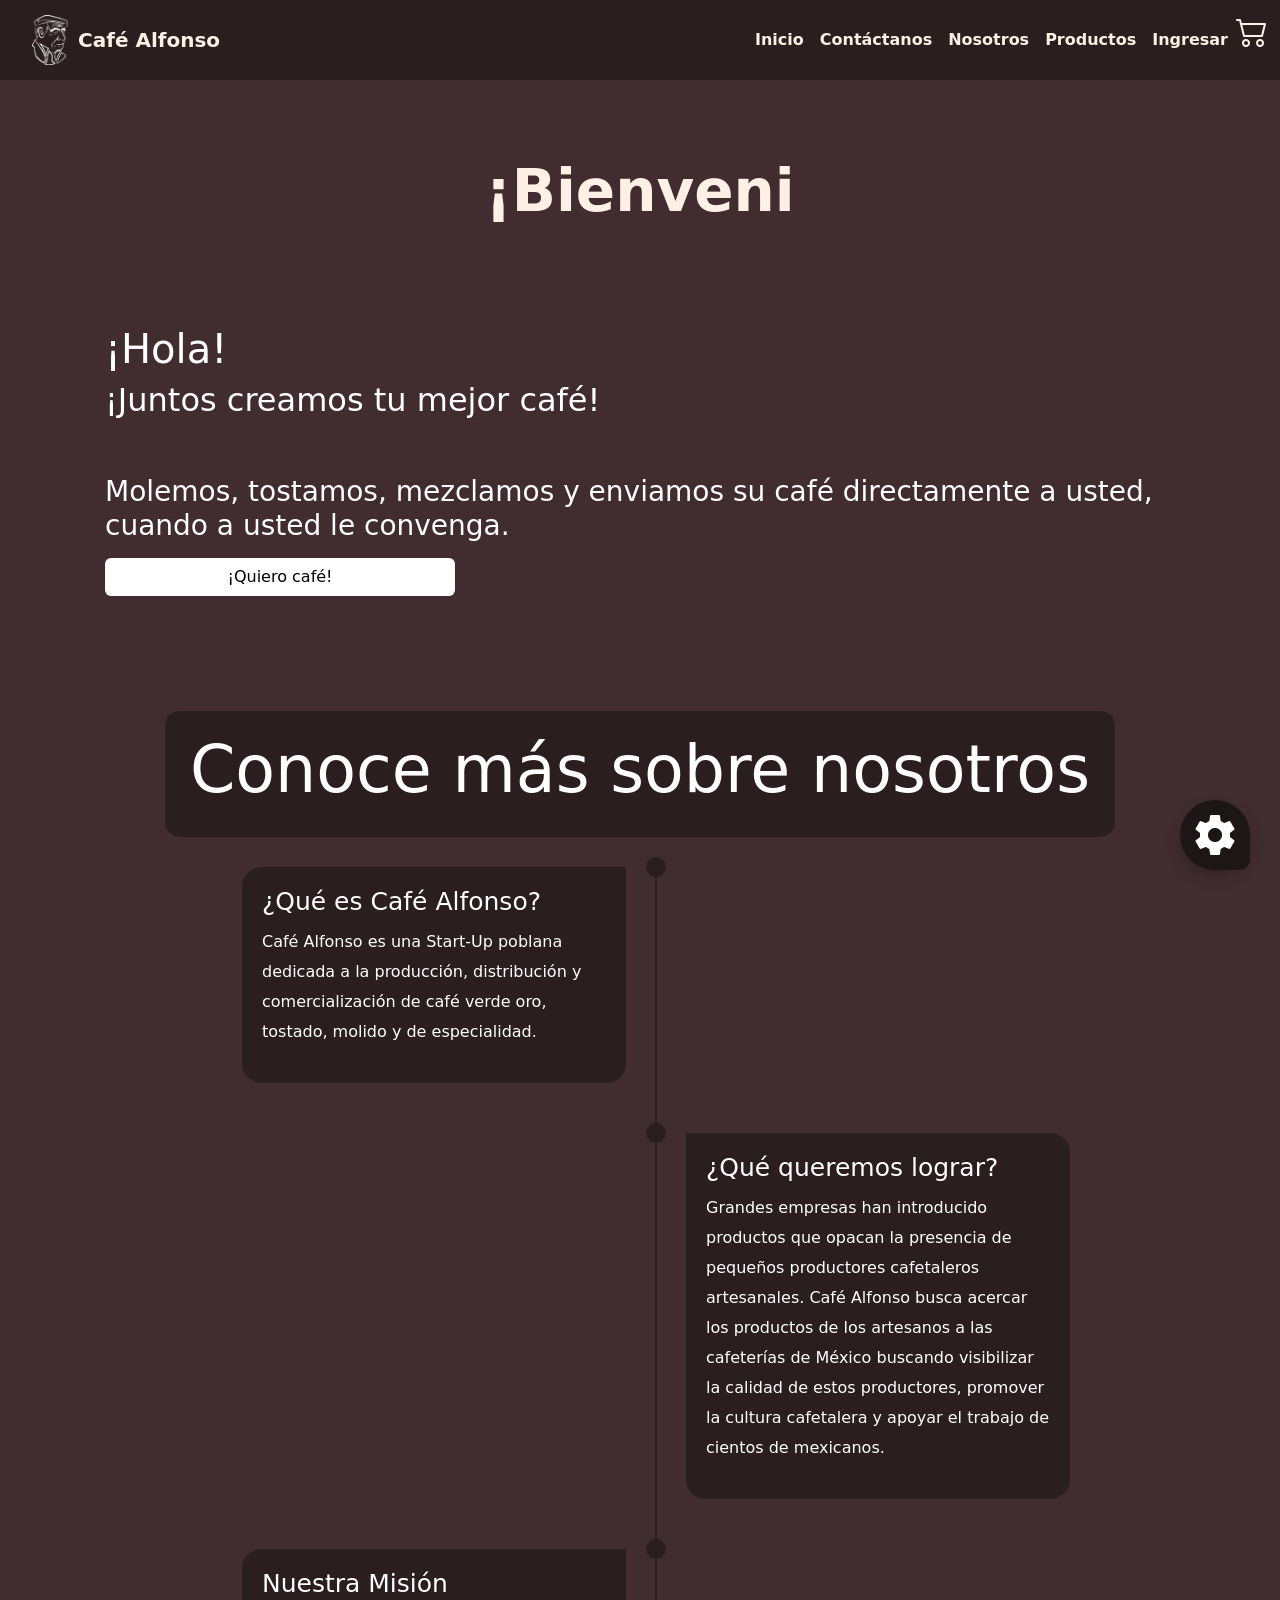
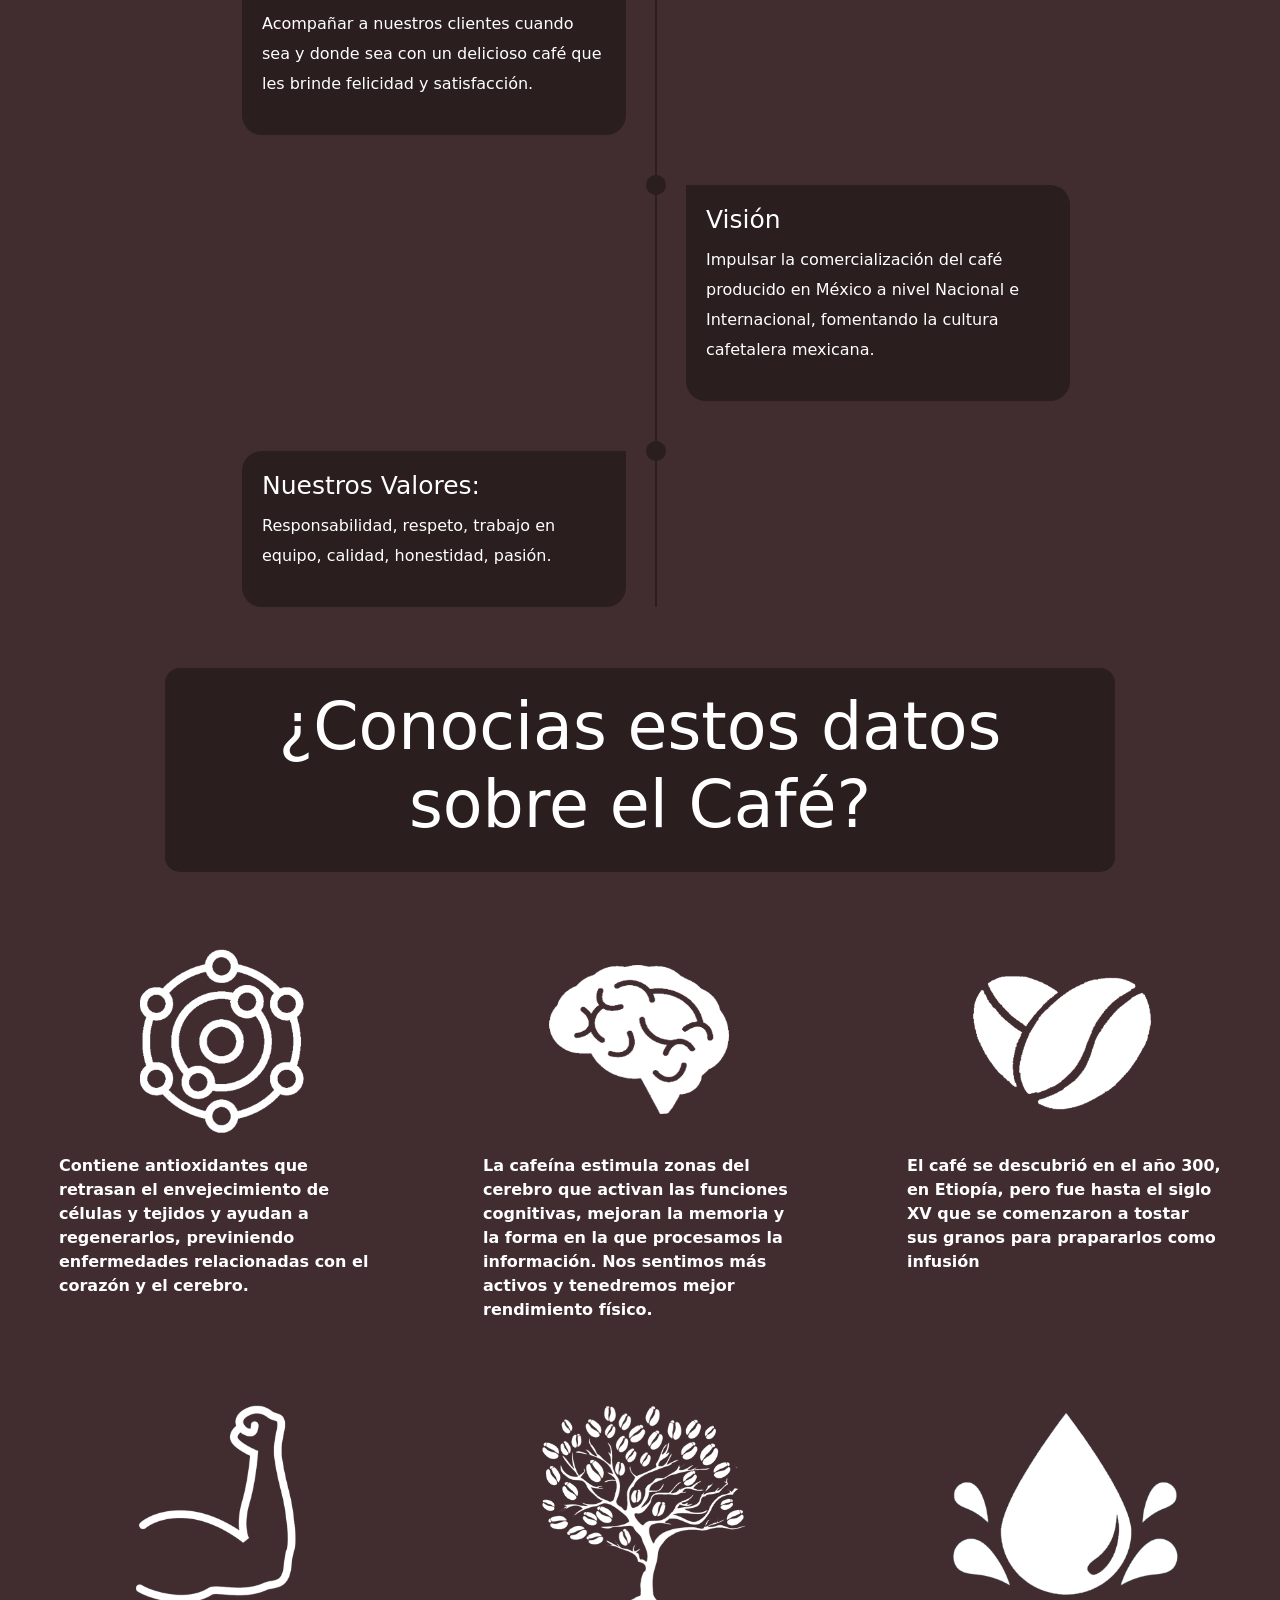
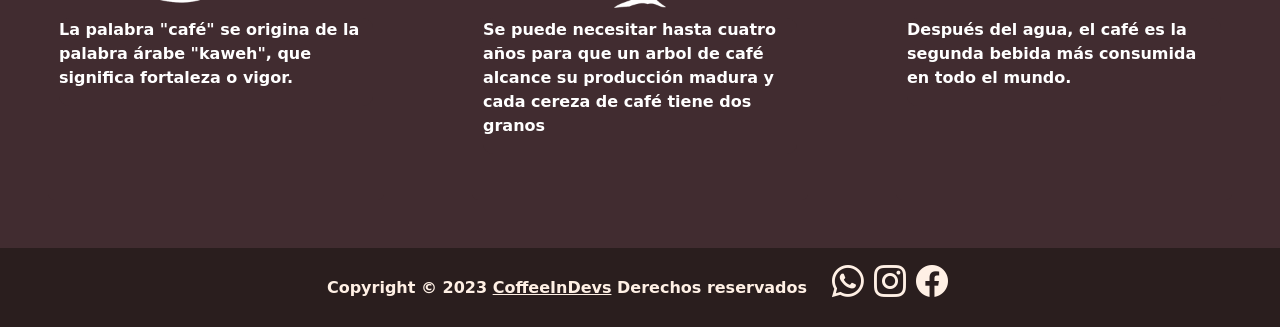
==== commit e47c8c92: "Merge branch 'develop'" ====
--- a/index.html
+++ b/index.html
@@ -23,15 +23,10 @@
 </head>
 
 <body>
-    <div id="navbar"></div>
-
-    <!-- Div de bienvenida -->
-    <!-- <div id="welcome" class="div border">
-        <h1>Bienvenides querides consumidores !!</h1>
-    </div> -->
+    <div id="navbar" class="sticky-top"></div>
 
     <!-- Div del video -->
-    <div id="video-container" class="div"> <!-- le quite el border -->
+    <div id="video-container" class="div">
         <video id="video" autoplay muted loop class="">
             <source src="assets/video/index.mp4" type="video/mp4">
         </video>
--- a/styles/index.css
+++ b/styles/index.css
@@ -1,4 +1,4 @@
-/* Cambiar color y tamano de texto a toda clase div adentro de body se puede quitar body la verdad*/
+/* Cambiar color y tamano de texto a toda clase div adentro de body*/
 body .div {
     color: var(--white);
     font-size: 32px;
@@ -17,7 +17,7 @@
 }
 
 #video {
-    height: 700px;
+    height: 600px;
     width: 100%;
     object-fit: cover;
     display: block;
@@ -154,6 +154,13 @@
 
 .card-text-info{
     font-size: 16px;
+}
+
+.modalLittleBoxes {
+    background-color: var(--primary);
+    border-radius: 15px;
+    padding: 20px;
+    
 }
 
 .modalLittleBoxes {
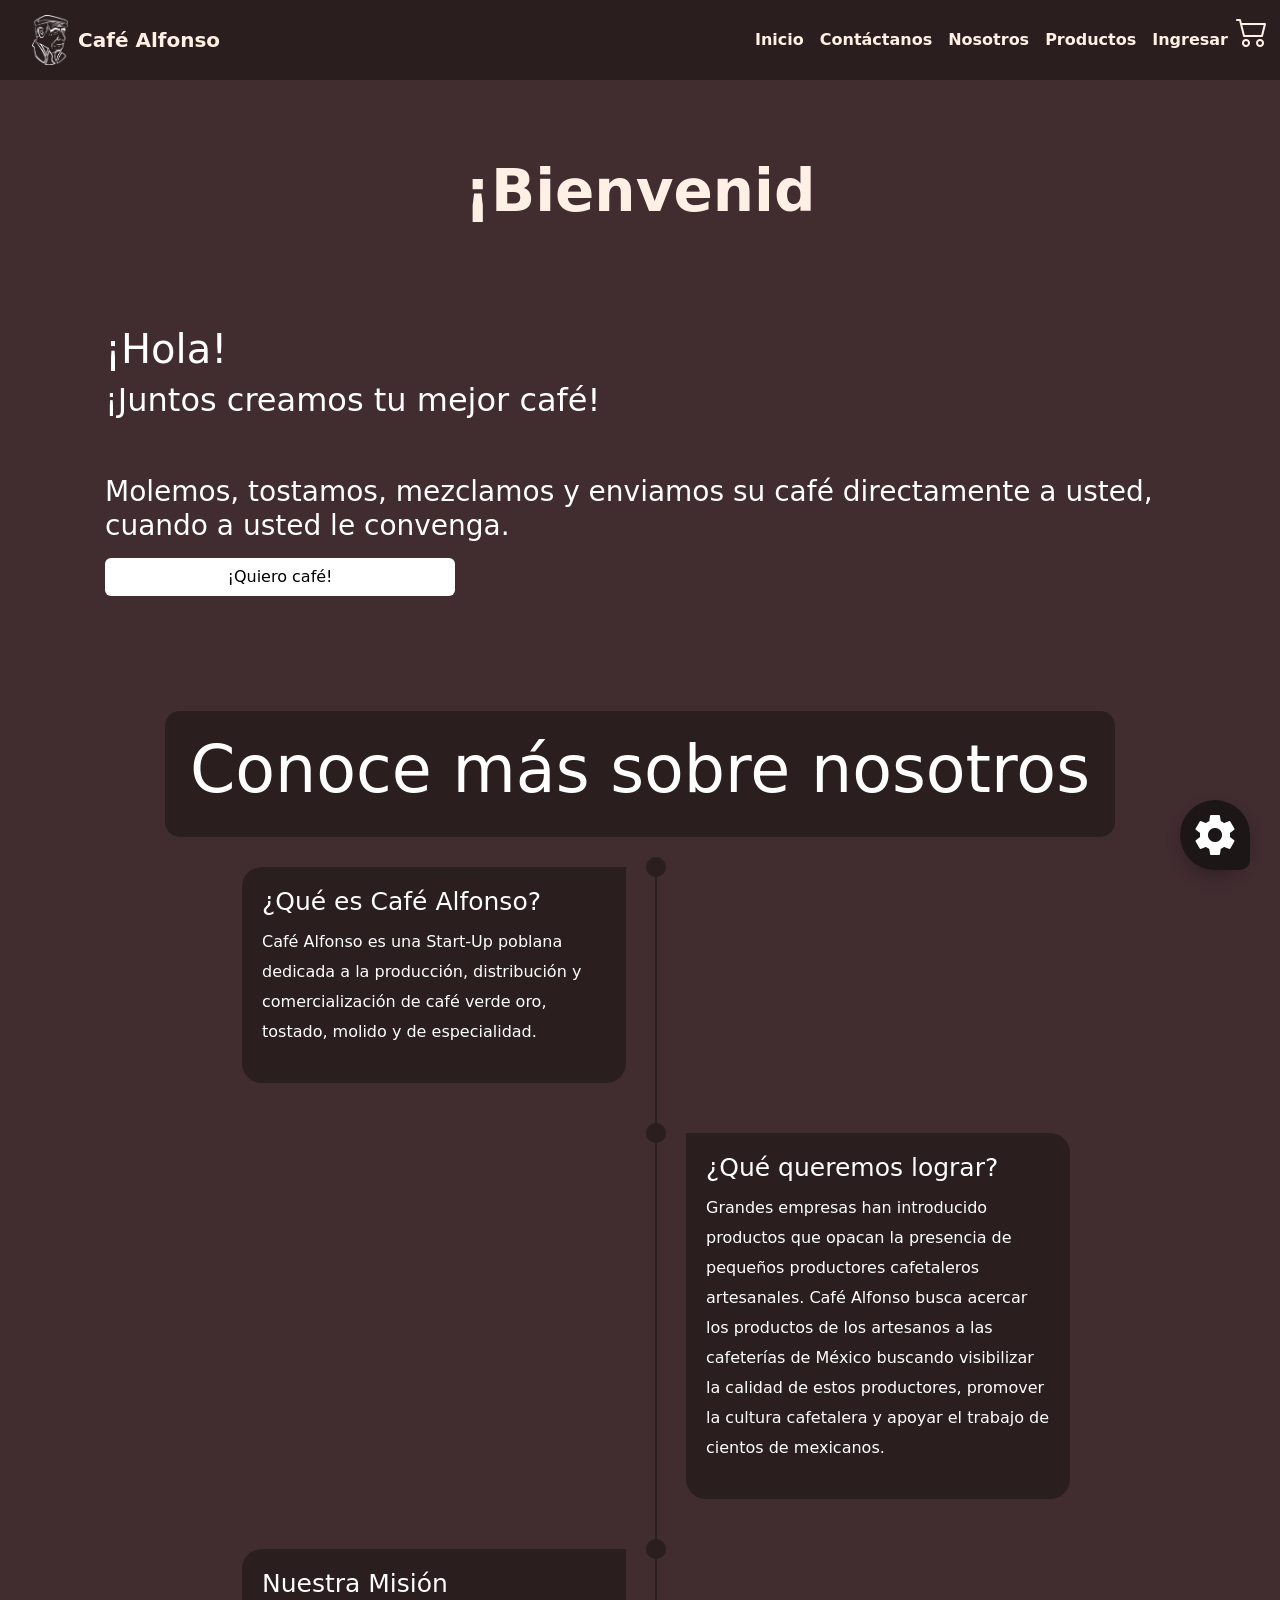
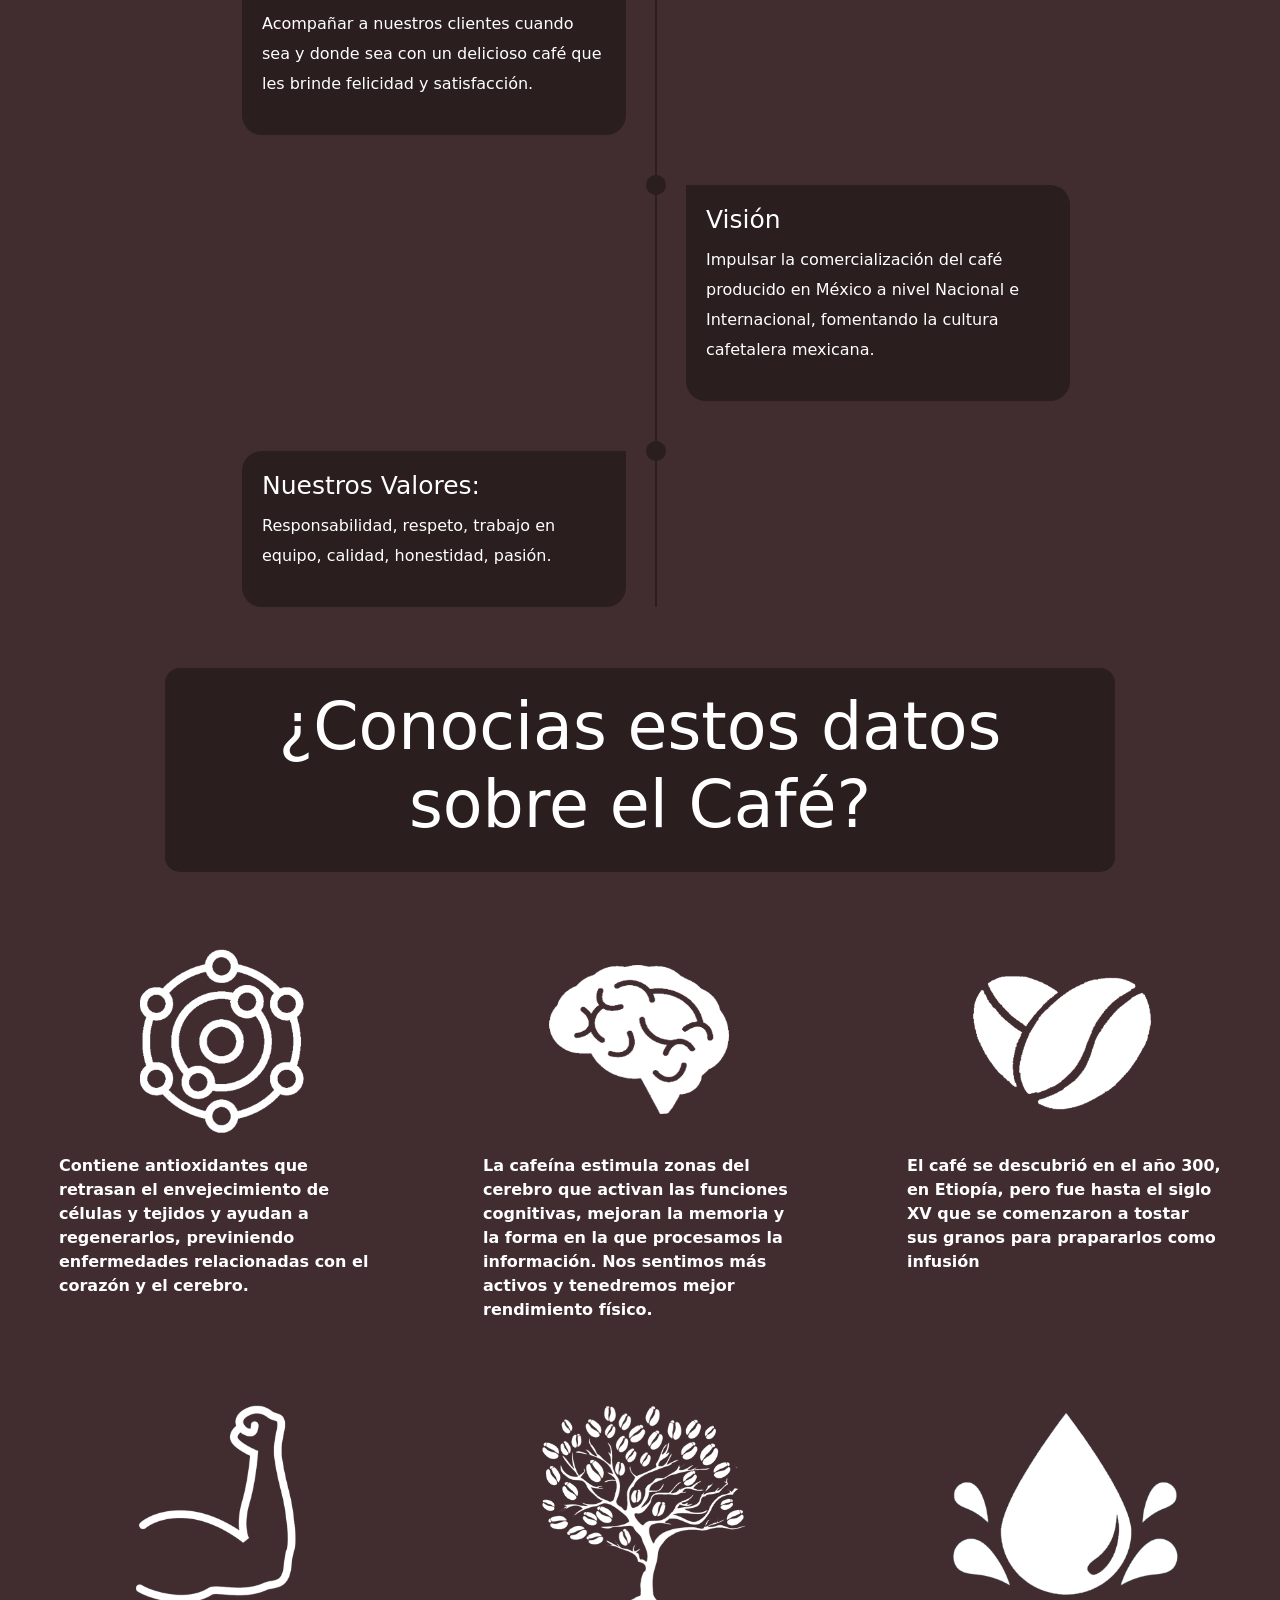
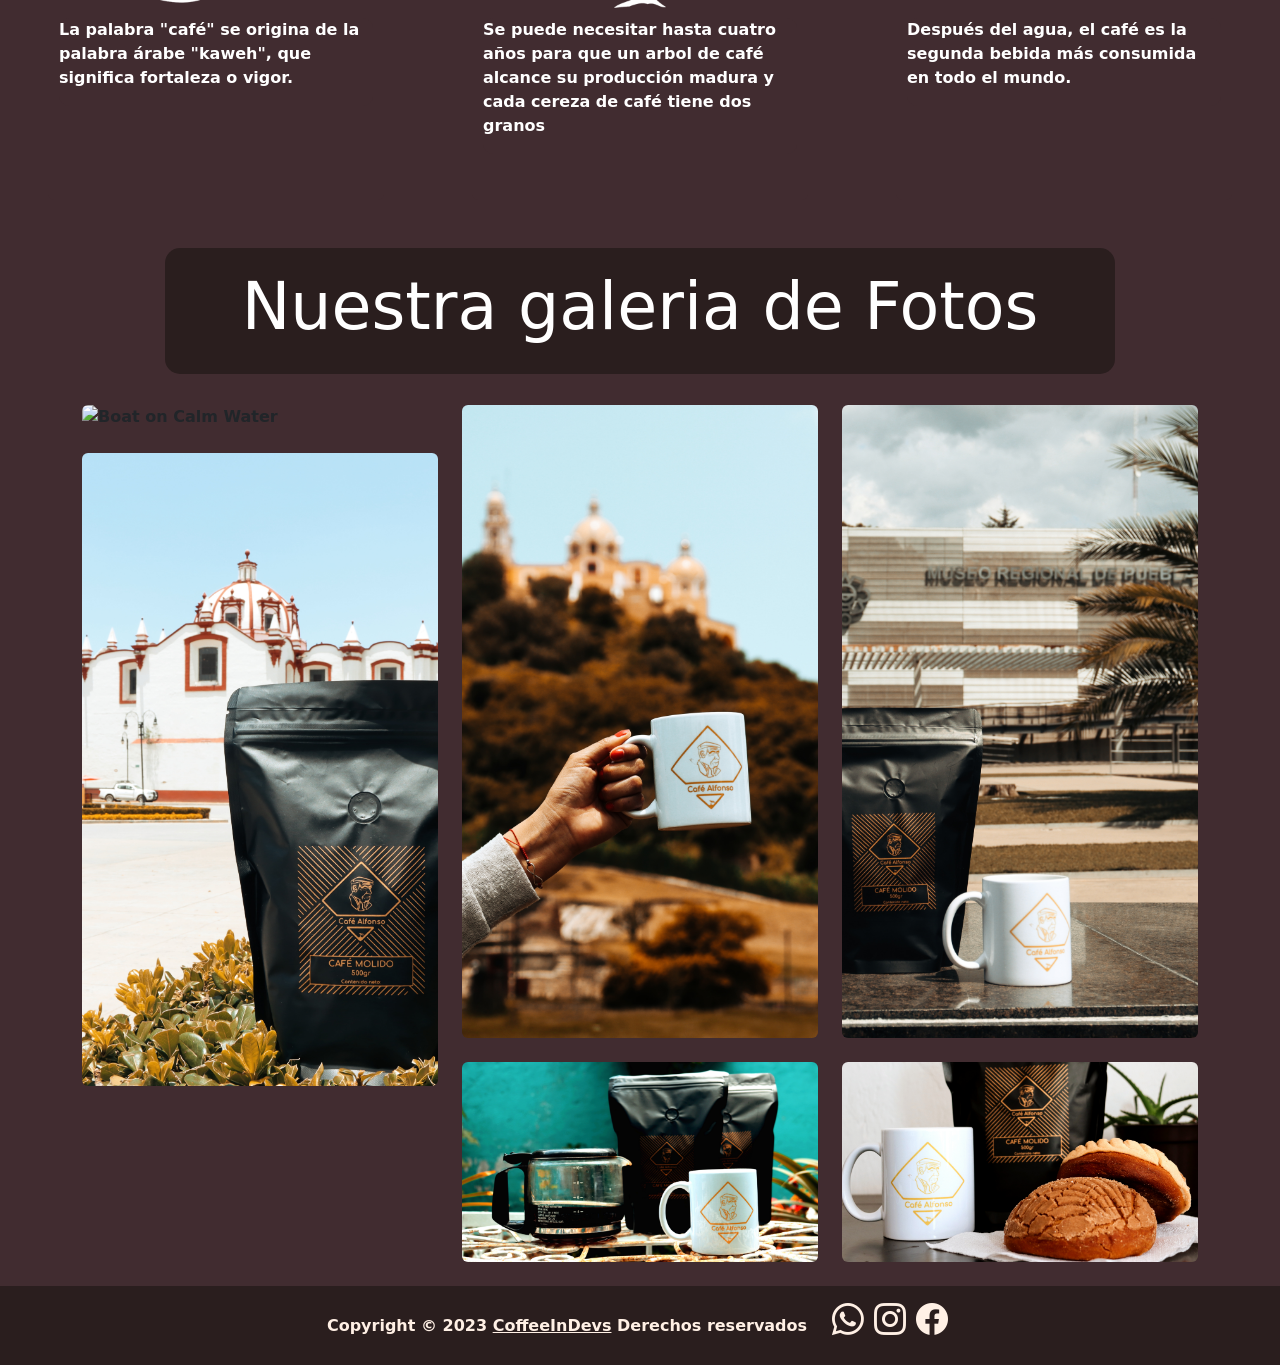
==== commit 7075bbee: "Galeria de fotos funcionando" ====
--- a/index.html
+++ b/index.html
@@ -23,10 +23,15 @@
 </head>
 
 <body>
-    <div id="navbar" class="sticky-top"></div>
+    <div id="navbar"></div>
+
+    <!-- Div de bienvenida -->
+    <!-- <div id="welcome" class="div border">
+        <h1>Bienvenides querides consumidores !!</h1>
+    </div> -->
 
     <!-- Div del video -->
-    <div id="video-container" class="div">
+    <div id="video-container" class="div"> <!-- le quite el border -->
         <video id="video" autoplay muted loop class="">
             <source src="assets/video/index.mp4" type="video/mp4">
         </video>
@@ -209,6 +214,80 @@
       </div>
     </div> <!-- Fin tarjetas info -->
 
+   <!--  <div class="container" id="breakers">
+      <p style="color: transparent;">.</p>
+    </div> -->
+
+    <!-- Curiosidades del cafe -->
+
+    <div class="container text-center">
+      <div class="row align-items-end">
+        <div class="col">
+        
+        </div>
+        <div class="col-10 modalLittleBoxes" >
+          <h1 id="titulo-info">Nuestra galeria de Fotos</h1>
+        </div>
+        <div class="col">
+         
+        </div>
+      </div>
+    </div>
+
+    <div class="container" id="breakers">
+      <p style="color: transparent;">.</p>
+    </div>
+
+    <div class="container">
+      <!-- Gallery -->
+      <div class="row">
+        <div class="col-lg-4 col-md-12 mb-4 mb-lg-0">
+          <img
+            src="./assets/img/index/larga2.jpg"
+            class="w-100 shadow-1-strong rounded mb-4"
+            alt="Boat on Calm Water"
+          />
+
+          <img
+            src="./assets/img/index/alta1.jpg"
+            class="w-100 shadow-1-strong rounded mb-4"
+            alt="Wintry Mountain Landscape"
+          />
+        </div>
+
+        <div class="col-lg-4 mb-4 mb-lg-0">
+          <img
+            src="./assets/img/index/alta2.jpg"
+            class="w-100 shadow-1-strong rounded mb-4"
+            alt="Mountains in the Clouds"
+          />
+
+          <img
+            src="./assets/img/index/larga1.jpg"
+            class="w-100 shadow-1-strong rounded mb-4"
+            alt="Boat on Calm Water"
+          />
+        </div>
+
+        <div class="col-lg-4 mb-4 mb-lg-0">
+          <img
+            src="./assets/img/index/alta3.jpg"
+            class="w-100 shadow-1-strong rounded mb-4"
+            alt="Waves at Sea"
+          />
+
+          <img
+            src="./assets/img/index/larga3.jpg"
+            class="w-100 shadow-1-strong rounded mb-4"
+            alt="Yosemite National Park"
+          />
+        </div>
+      </div>
+      <!-- Gallery -->
+    </div>
+
+
+
     <div id="footer"></div>
 
     <!-- Script para todos los archivos -->
